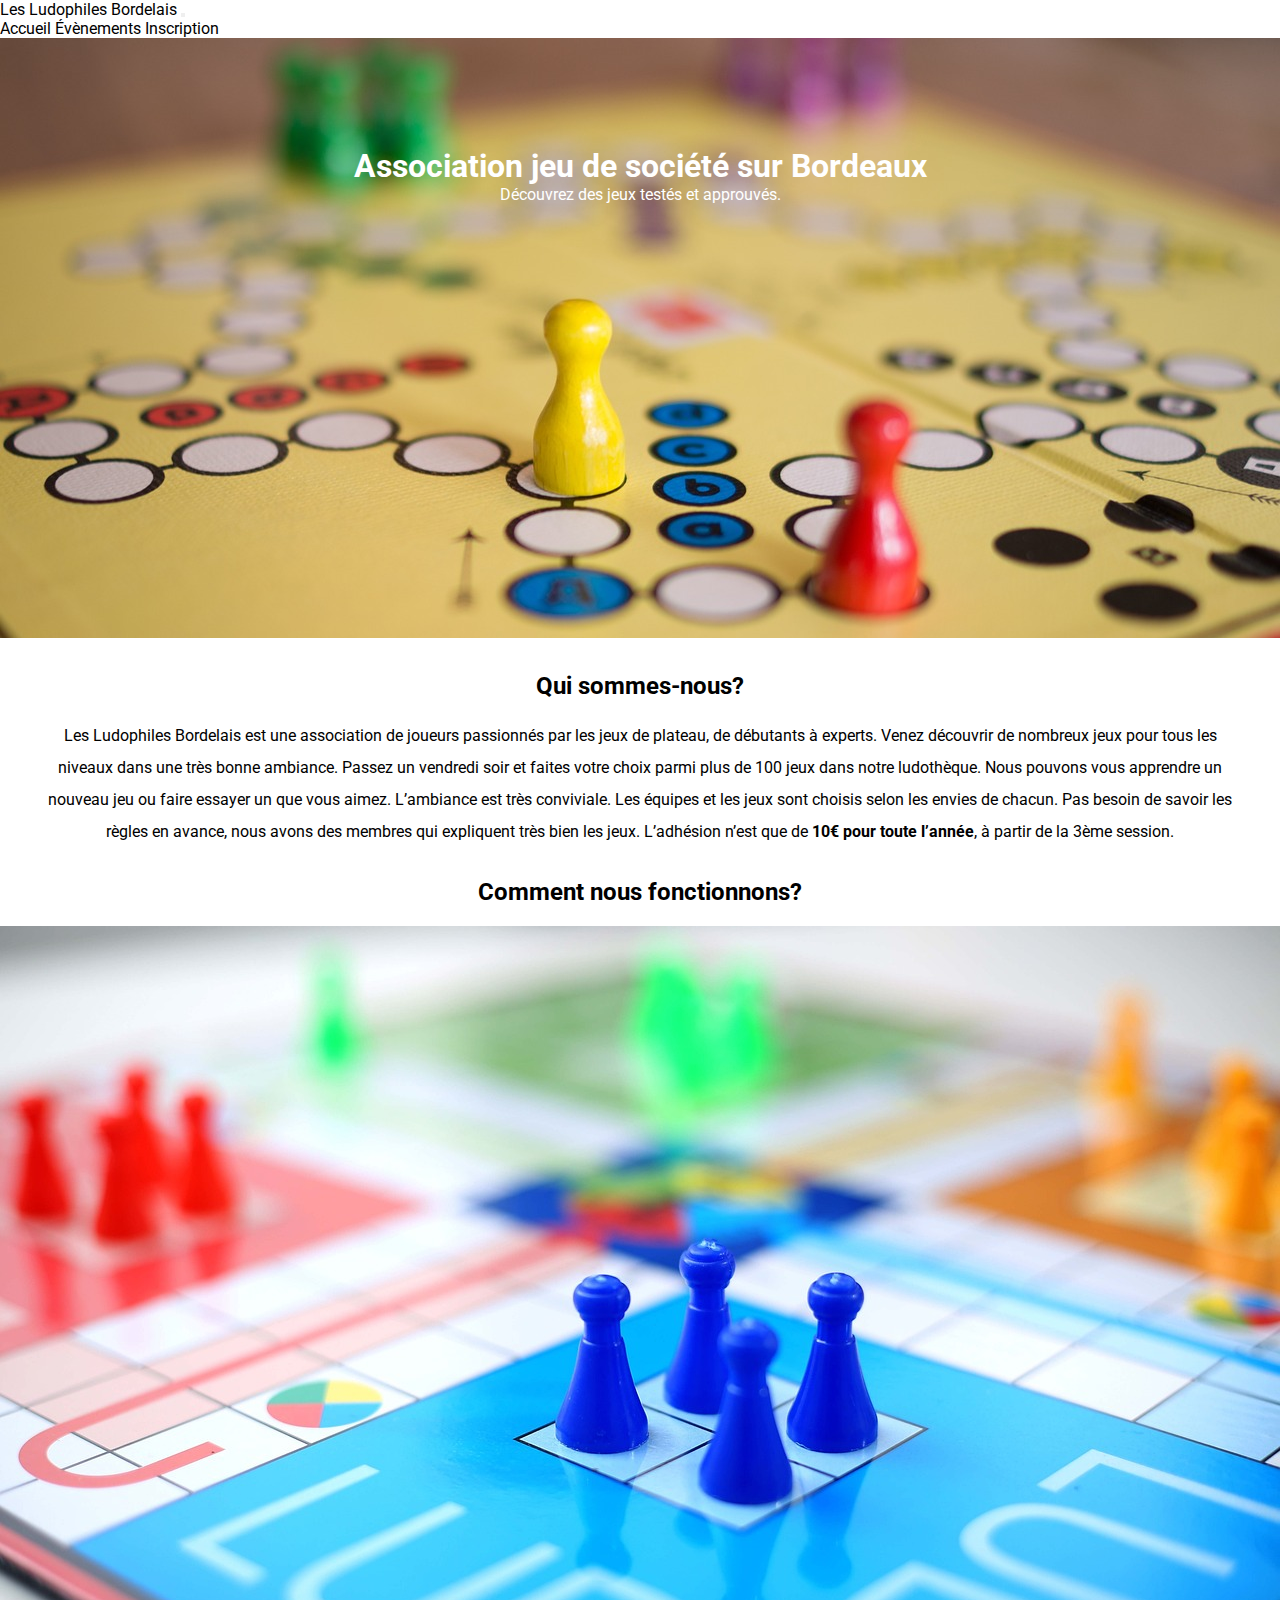
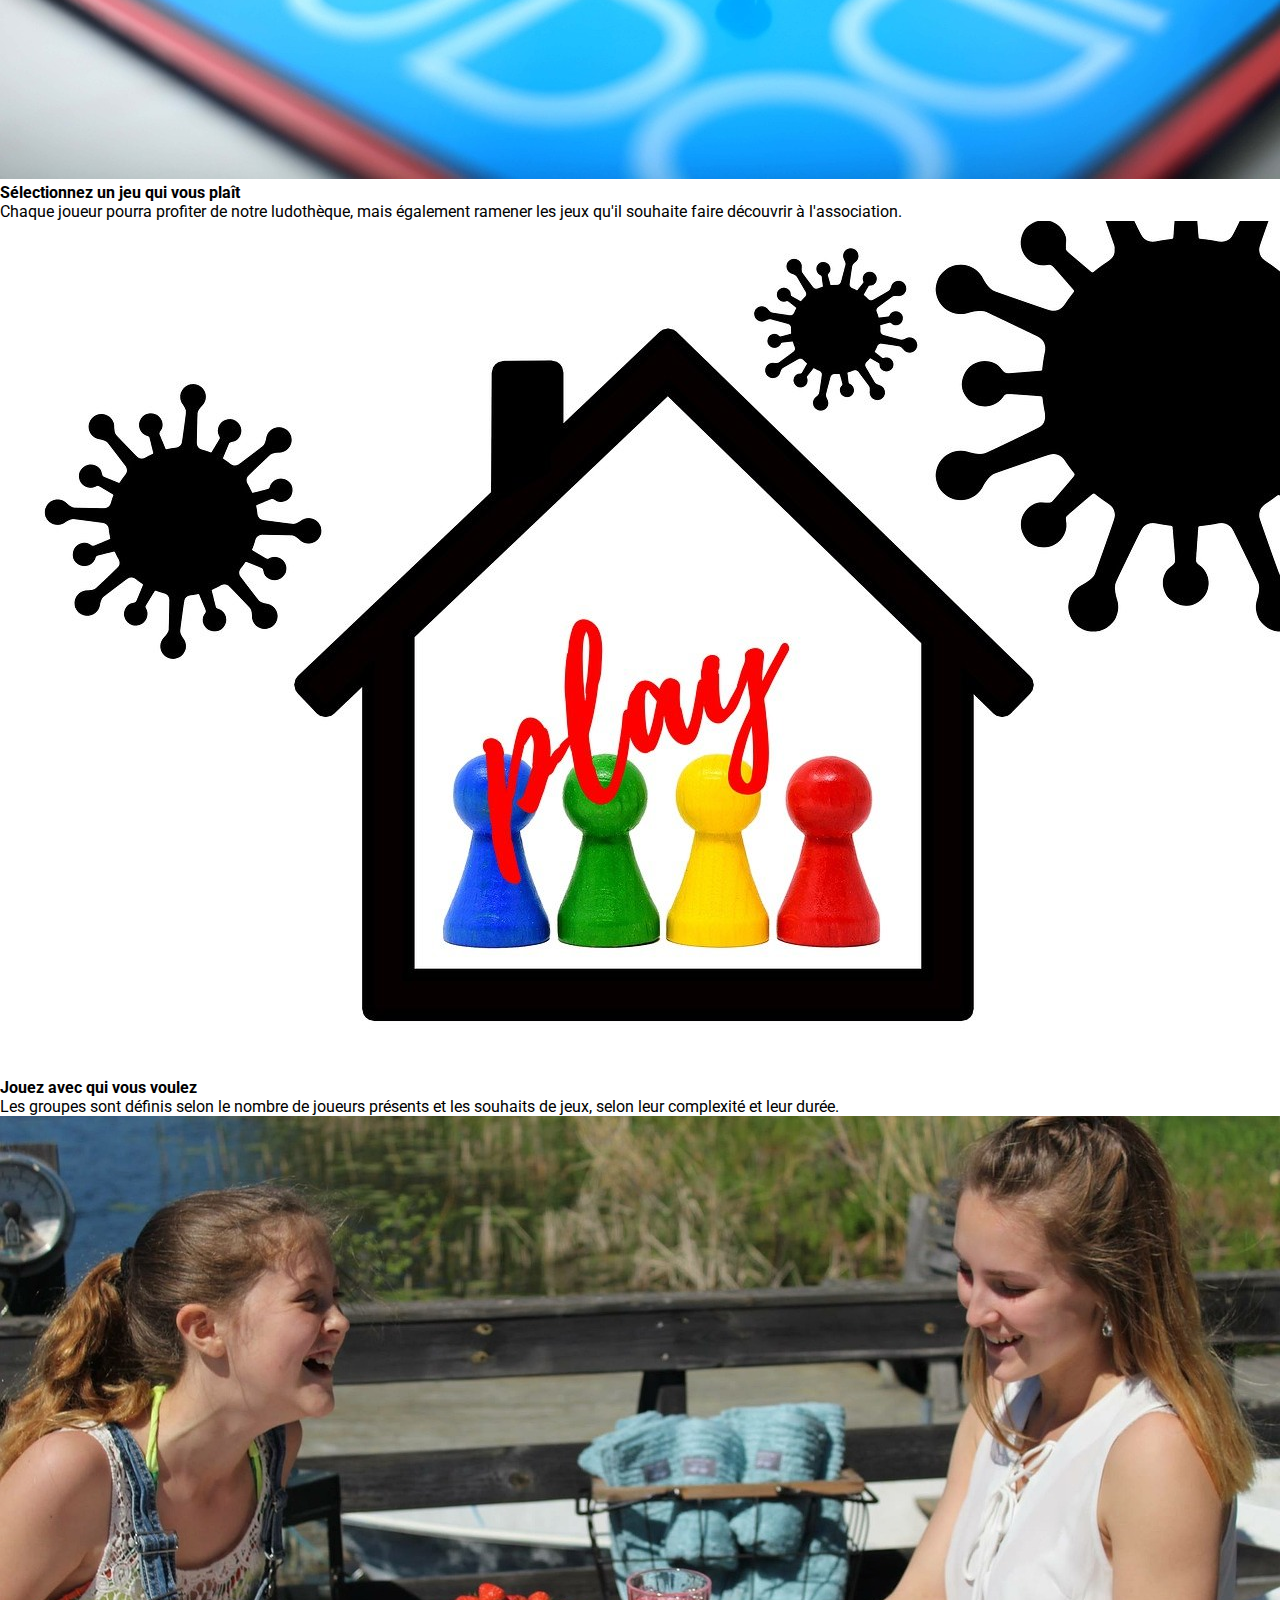
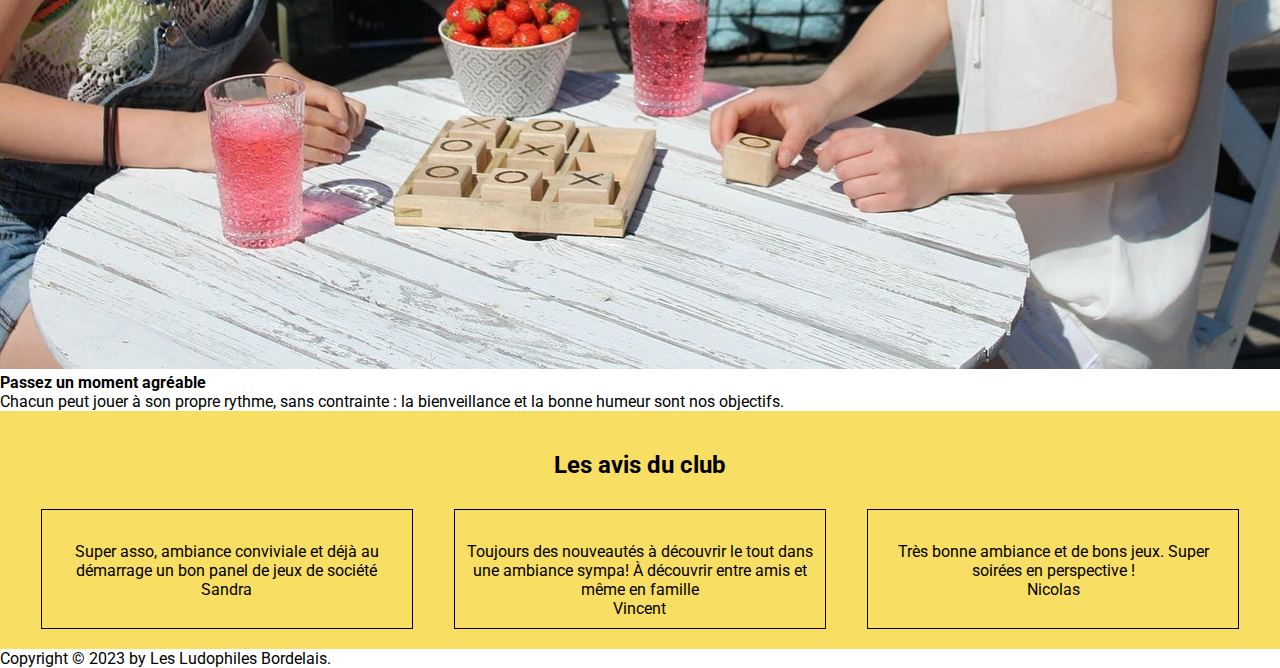
==== index.html @ 51d37b25 "Footer" ====
<!DOCTYPE html>
<html lang="en">
<head>
  <meta charset="UTF-8">
  <meta http-equiv="X-UA-Compatible" content="IE=edge">
  <meta name="viewport" content="width=device-width, initial-scale=1.0">
  <!-- Bootstrap CDN CSS file -->
  <link href="https://cdn.jsdelivr.net/npm/bootstrap@5.3.0/dist/css/bootstrap.min.css" rel="stylesheet" integrity="sha384-9ndCyUaIbzAi2FUVXJi0CjmCapSmO7SnpJef0486qhLnuZ2cdeRhO02iuK6FUUVM" crossorigin="anonymous">
  <!--FONT AWESOME-->
  <link rel="stylesheet" href="https://cdnjs.cloudflare.com/ajax/libs/font-awesome/6.4.0/css/all.min.css" integrity="sha512-iecdLmaskl7CVkqkXNQ/ZH/XLlvWZOJyj7Yy7tcenmpD1ypASozpmT/E0iPtmFIB46ZmdtAc9eNBvH0H/ZpiBw==" crossorigin="anonymous" referrerpolicy="no-referrer" />
  <link rel="preconnect" href="https://fonts.googleapis.com">
  <link rel="preconnect" href="https://fonts.gstatic.com" crossorigin>
  <link href="https://fonts.googleapis.com/css2?family=Cabin:ital,wght@0,400;0,500;0,600;0,700;1,400;1,500;1,600;1,700&family=Roboto:ital,wght@0,100;0,300;0,400;0,500;0,700;0,900;1,100;1,300;1,400;1,500;1,700;1,900&display=swap" rel="stylesheet">
  
  <link rel="stylesheet" href="style.css">
  <title>Les Ludophiles Bordelais</title>
</head>
<body>
  <header>
    <!-- NAVBAR Bootstrap -->
    <nav class="navbar navbar-expand-lg bg-body-tertiary fixed-top" data-bs-theme="dark">
      <div class="container-fluid">
        <a class="navbar-brand" href="#">Les Ludophiles Bordelais</a>
        <button class="navbar-toggler" type="button" data-bs-toggle="collapse" data-bs-target="#navbarNavAltMarkup" aria-controls="navbarNavAltMarkup" aria-expanded="false" aria-label="Toggle navigation">
          <span class="navbar-toggler-icon"></span>
        </button>
        <div class="collapse navbar-collapse" id="navbarNavAltMarkup">
          <div class="navbar-nav mx-auto">
            <a class="nav-link active ms-5" aria-current="page" href="#">Accueil</a>
            <a class="nav-link ms-5" href="#">Évènements</a>
            <a class="nav-link ms-5" href="#">Inscription</a>
          </div>
        </div>
      </div>
    </nav>
  </header>
  <main>
    <!-- Première section de ma page: première ligne -->
    <div class="container-image">
      <img src="Assets/image-presentation.jpg" alt="Photo">
      <div class="container-text">
        <h1>Association jeu de société sur Bordeaux</h1>
        <p>Découvrez des jeux testés et approuvés.</p>
      </div>
    </div>
    <!-- Deuxième section de ma page:présentation -->
    <section>
      <div class="presentation">
        <h2>Qui sommes-nous?</h2>
        <p>Les Ludophiles Bordelais est une association de joueurs passionnés par les jeux de plateau, de débutants à experts. Venez découvrir de nombreux jeux pour tous les niveaux dans une très bonne ambiance.
            Passez un vendredi soir et faites votre choix parmi plus de 100 jeux dans notre ludothèque. Nous pouvons vous apprendre un nouveau jeu ou faire essayer un que vous aimez.
            L’ambiance est très conviviale. Les équipes et les jeux sont choisis selon les envies de chacun. Pas besoin de savoir les règles en avance, nous avons des membres qui expliquent très bien les jeux. L’adhésion n’est que de <strong>10€ pour toute l’année</strong>, à partir de la 3ème session.
        </p>
      </div>
    </section>
    <!-- Troisième section de ma page -->
    <section>
      <h2>Comment nous fonctionnons?</h2>
      <div class="card-group">
        <div class="card p-2">
          <img src="Assets/image1.jpg" class="card-img-top" alt="image1">
          <div class="card-body text-center">
            <h4 class="card-title">Sélectionnez un jeu qui vous plaît</h4>
            <p class="card-text">Chaque joueur pourra profiter de notre ludothèque, mais également ramener les jeux qu'il souhaite faire découvrir à l'association.</p>
          </div>
        </div>
        <div class="card p-2">
          <img src="Assets/image2.jpg" class="card-img-top" alt="image2">
          <div class="card-body text-center">
            <h4 class="card-title">Jouez avec qui vous voulez</h4>
            <p class="card-text">Les groupes sont définis selon le nombre de joueurs présents et les souhaits de jeux, selon leur complexité et leur durée.</p>
          </div>
        </div>
        <div class="card p-2">
          <img src="Assets/image3.jpg" class="card-img-top" alt="image3">
          <div class="card-body text-center">
            <h4 class="card-title">Passez un moment agréable</h4>
            <p class="card-text">Chacun peut jouer à son propre rythme, sans contrainte : la bienveillance et la bonne humeur sont nos objectifs.</p>
          </div>
        </div>
      </div>
    </section>
    <!-- Quatrième section de ma page : Avis public-->
    <article class="cover-avis">
      <h2>Les avis du club</h2>
      <div class="cover-section">
        <div class="rating">
          <div class="stars">
            <i class="fa fa-star white"></i>
            <i class="fa fa-star white"></i>
            <i class="fa fa-star white"></i>
            <i class="fa fa-star white"></i>
            <i class="fa fa-star white"></i>
          </div>
          <p>Super asso, ambiance conviviale et déjà au démarrage un bon panel de jeux de société</p>
          <p>Sandra</p>
        </div>
        <div class="rating">
          <div class="stars">
            <i class="fa fa-star white"></i>
            <i class="fa fa-star white"></i>
            <i class="fa fa-star white"></i>
            <i class="fa fa-star white"></i>
            <i class="fa fa-star white"></i>
          </div>
          <p> Toujours des nouveautés à découvrir le tout dans une ambiance sympa! À découvrir entre amis et même en famille
          </p> 
          <p>Vincent</p>
        </div>
        <div class="rating">
          <div class="stars">
            <i class="fa fa-star white"></i>
            <i class="fa fa-star white"></i>
            <i class="fa fa-star white"></i>
            <i class="fa fa-star white"></i>
            <i class="fa fa-star white"></i>
          </div>
        <p>
          Très bonne ambiance et de bons jeux. Super soirées en perspective !
        </p> 
        <p>Nicolas</p>
      </div>
    </div>
    </article>
  </main>
  <footer>
    <p>Copyright © 2023 by Les Ludophiles Bordelais.</p>
  </footer>
  
  
  <!-- Bootstrap CDN JS file -->
  <script src="https://cdn.jsdelivr.net/npm/bootstrap@5.3.0/dist/js/bootstrap.bundle.min.js" integrity="sha384-geWF76RCwLtnZ8qwWowPQNguL3RmwHVBC9FhGdlKrxdiJJigb/j/68SIy3Te4Bkz" crossorigin="anonymous"></script>
</body>
</html>
---- style.css ----
/* Reset:*/
a{
  text-decoration: none;
  color: inherit;
}

ul, ol{
  list-style: none;
}

* {
  margin: 0;
  padding: 0;
  box-sizing: border-box;
}
html{
  scroll-behavior: smooth;
}

/*Style général*/
* {
  font-family:'Roboto', sans-serif;
}
h2{
  text-align: center;
  margin-top: 30px;
  margin-bottom: 20px;
}
/* Style: première ligne */
.container-image img{
  object-fit: cover;
  object-position: center;
  width: 100%;
  max-height: 600px;
}
 
.container-image{
  position: relative;
  /*top:40px;
  border-top: 2px solid white;*/
}

.container-image .container-text{
  position: absolute;
  margin: 0 auto;
  left: 0;
  right: 0;
  top: 18%;
  text-align: center;
  color: white;
  z-index: 1;
}
.presentation p{
  text-align: center;
  margin-left: 40px;
  margin-right: 40px;
  line-height: 2;
}

/* Start Style section Avis public */
.fa-star {
	color: gray;
	cursor: pointer;
	padding: 0.0625rem;
}
.fa-star.white {
	color:white;
}
.rating {
	display: flex;
	flex-direction: column;
	align-items: center;
  border: 1px solid black;
  width: 30%;
  padding: 10px;
}
.stars {
  display:inline-flex;
  justify-content: center;
  font-size: 2em;
  padding: 10px;
}
.cover-section{
  display: flex;
  justify-content: space-around;
  padding: 10px;
}
.cover-section p{
  text-align: center;
}
.stars:hover .fa-star {
  color:white;
}
.stars .fa-star:hover ~ .fa-star {
  color: gray;
}
.cover-avis{
  background-color: #f9de64;
  padding: 10px;
  max-height: auto;
}
/* End section avis public */
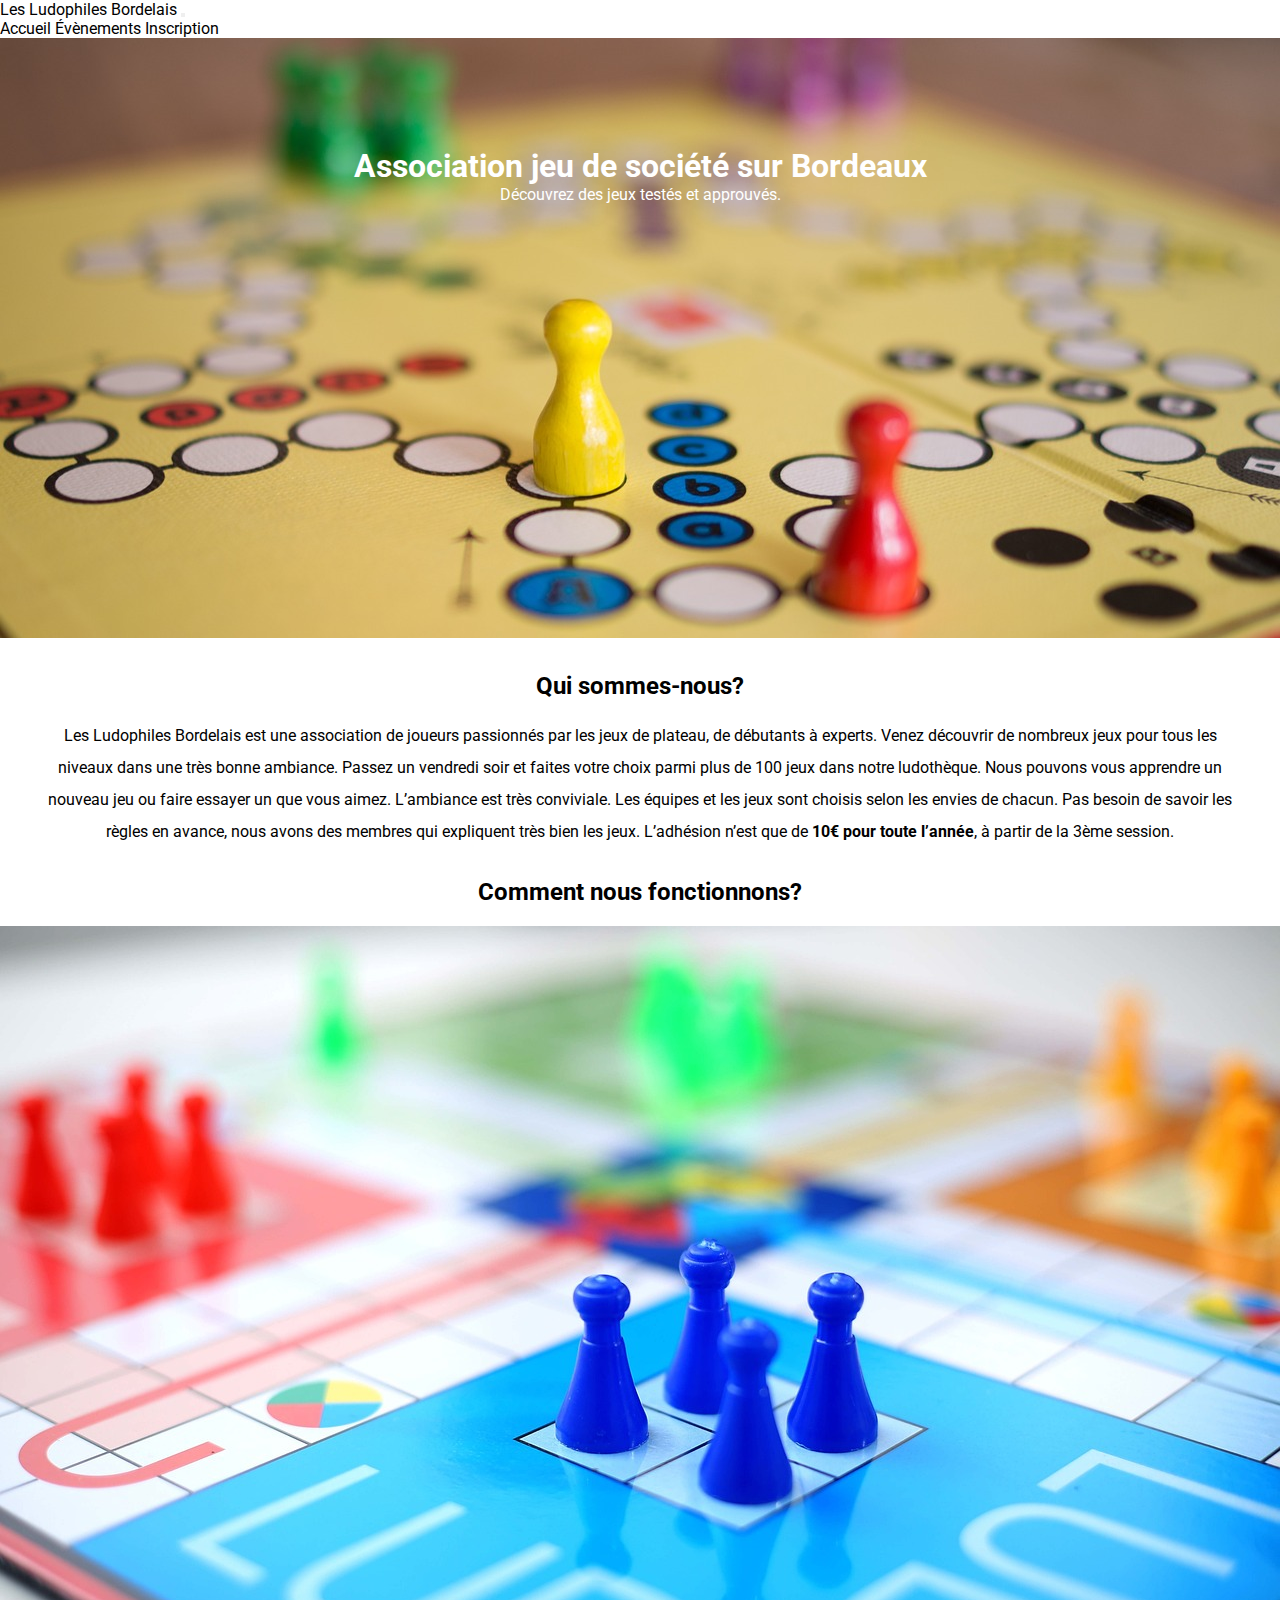
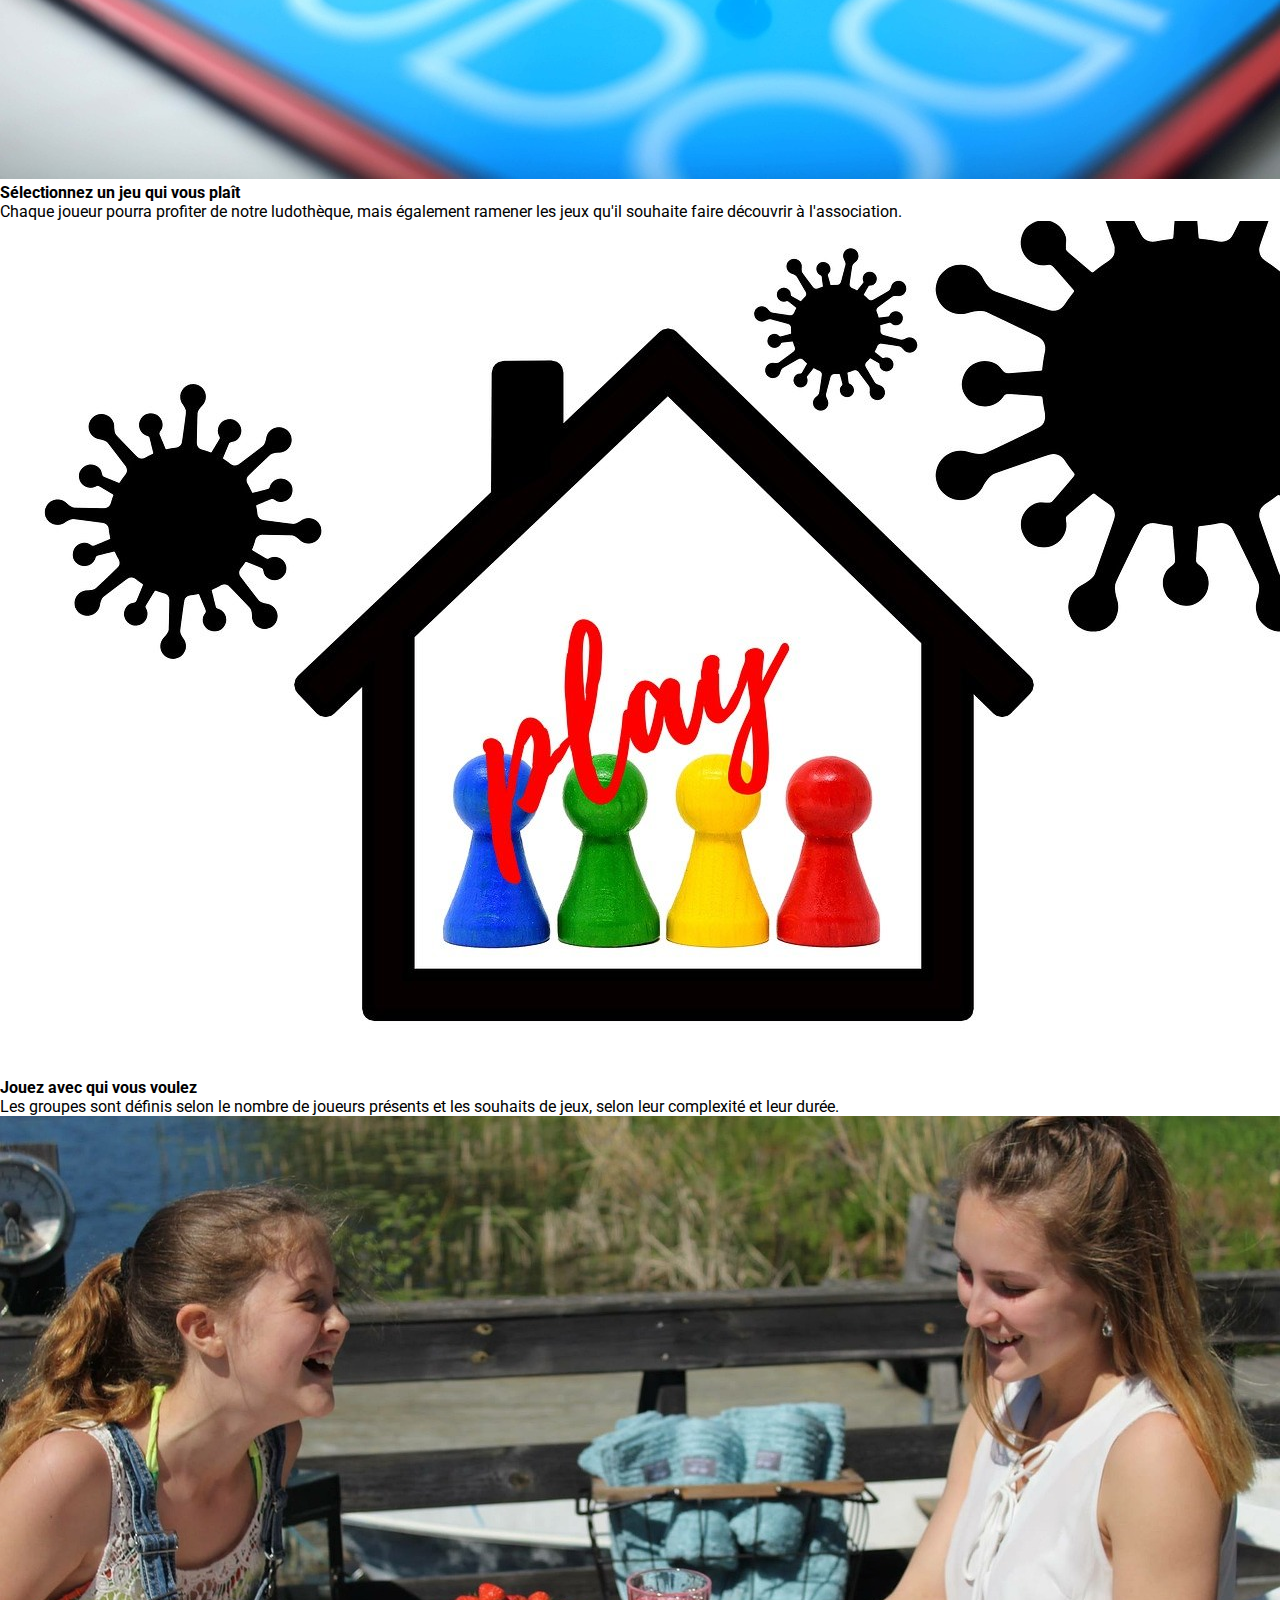
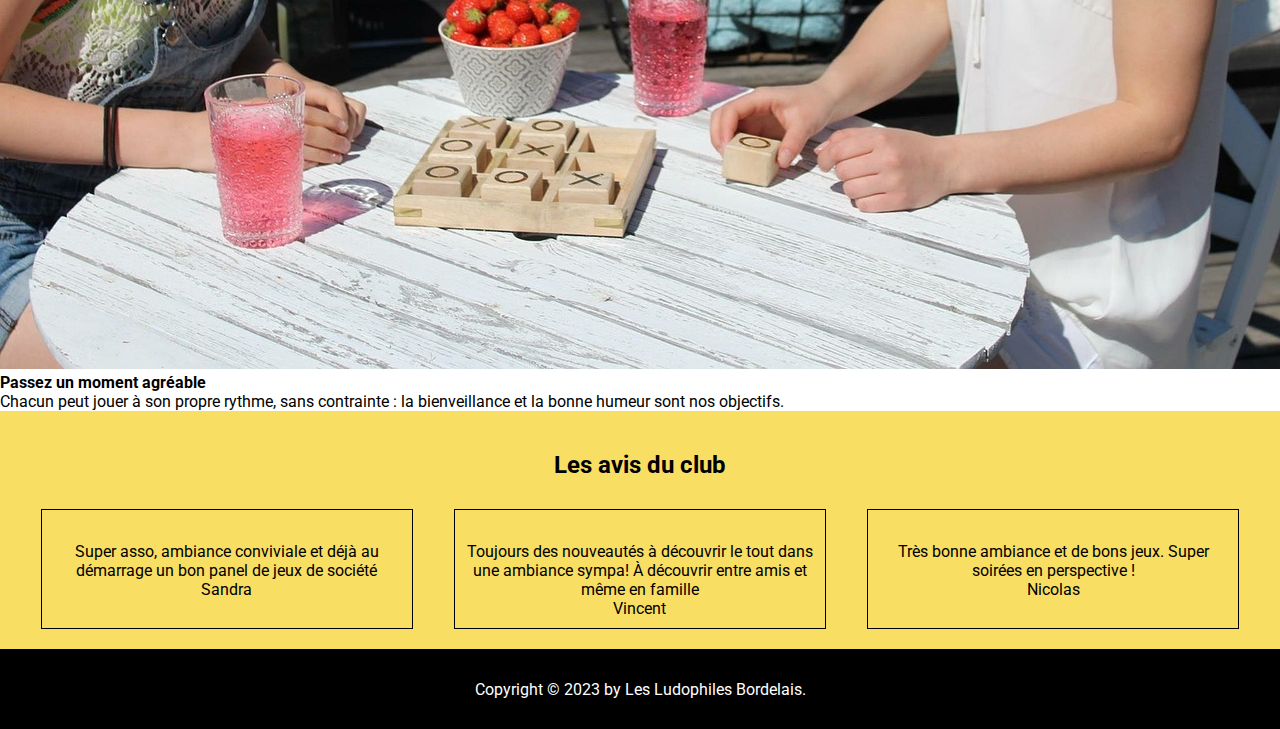
==== commit 7365b5bb: "creation deuxieme page evenement.html" ====
--- a/index.html
+++ b/index.html
@@ -8,6 +8,7 @@
   <link href="https://cdn.jsdelivr.net/npm/bootstrap@5.3.0/dist/css/bootstrap.min.css" rel="stylesheet" integrity="sha384-9ndCyUaIbzAi2FUVXJi0CjmCapSmO7SnpJef0486qhLnuZ2cdeRhO02iuK6FUUVM" crossorigin="anonymous">
   <!--FONT AWESOME-->
   <link rel="stylesheet" href="https://cdnjs.cloudflare.com/ajax/libs/font-awesome/6.4.0/css/all.min.css" integrity="sha512-iecdLmaskl7CVkqkXNQ/ZH/XLlvWZOJyj7Yy7tcenmpD1ypASozpmT/E0iPtmFIB46ZmdtAc9eNBvH0H/ZpiBw==" crossorigin="anonymous" referrerpolicy="no-referrer" />
+  <!-- GOOGLEFONTS -->
   <link rel="preconnect" href="https://fonts.googleapis.com">
   <link rel="preconnect" href="https://fonts.gstatic.com" crossorigin>
   <link href="https://fonts.googleapis.com/css2?family=Cabin:ital,wght@0,400;0,500;0,600;0,700;1,400;1,500;1,600;1,700&family=Roboto:ital,wght@0,100;0,300;0,400;0,500;0,700;0,900;1,100;1,300;1,400;1,500;1,700;1,900&display=swap" rel="stylesheet">
@@ -26,7 +27,7 @@
         </button>
         <div class="collapse navbar-collapse" id="navbarNavAltMarkup">
           <div class="navbar-nav mx-auto">
-            <a class="nav-link active ms-5" aria-current="page" href="#">Accueil</a>
+            <a class="nav-link active ms-5" aria-current="page" href="#accueil">Accueil</a>
             <a class="nav-link ms-5" href="#">Évènements</a>
             <a class="nav-link ms-5" href="#">Inscription</a>
           </div>
@@ -36,7 +37,7 @@
   </header>
   <main>
     <!-- Première section de ma page: première ligne -->
-    <div class="container-image">
+    <div class="container-image" id="accueil">
       <img src="Assets/image-presentation.jpg" alt="Photo">
       <div class="container-text">
         <h1>Association jeu de société sur Bordeaux</h1>
@@ -123,6 +124,7 @@
     </div>
     </article>
   </main>
+  
   <footer>
     <p>Copyright © 2023 by Les Ludophiles Bordelais.</p>
   </footer>
--- a/style.css
+++ b/style.css
@@ -101,4 +101,14 @@
 }
 /* End section avis public */
 
+/* Footer */
+footer{
+  background-color: black;
+  color: white;
+  height: 80px;
+  display: flex;
+  align-items: center;
+  justify-content: center;
+}
 
+
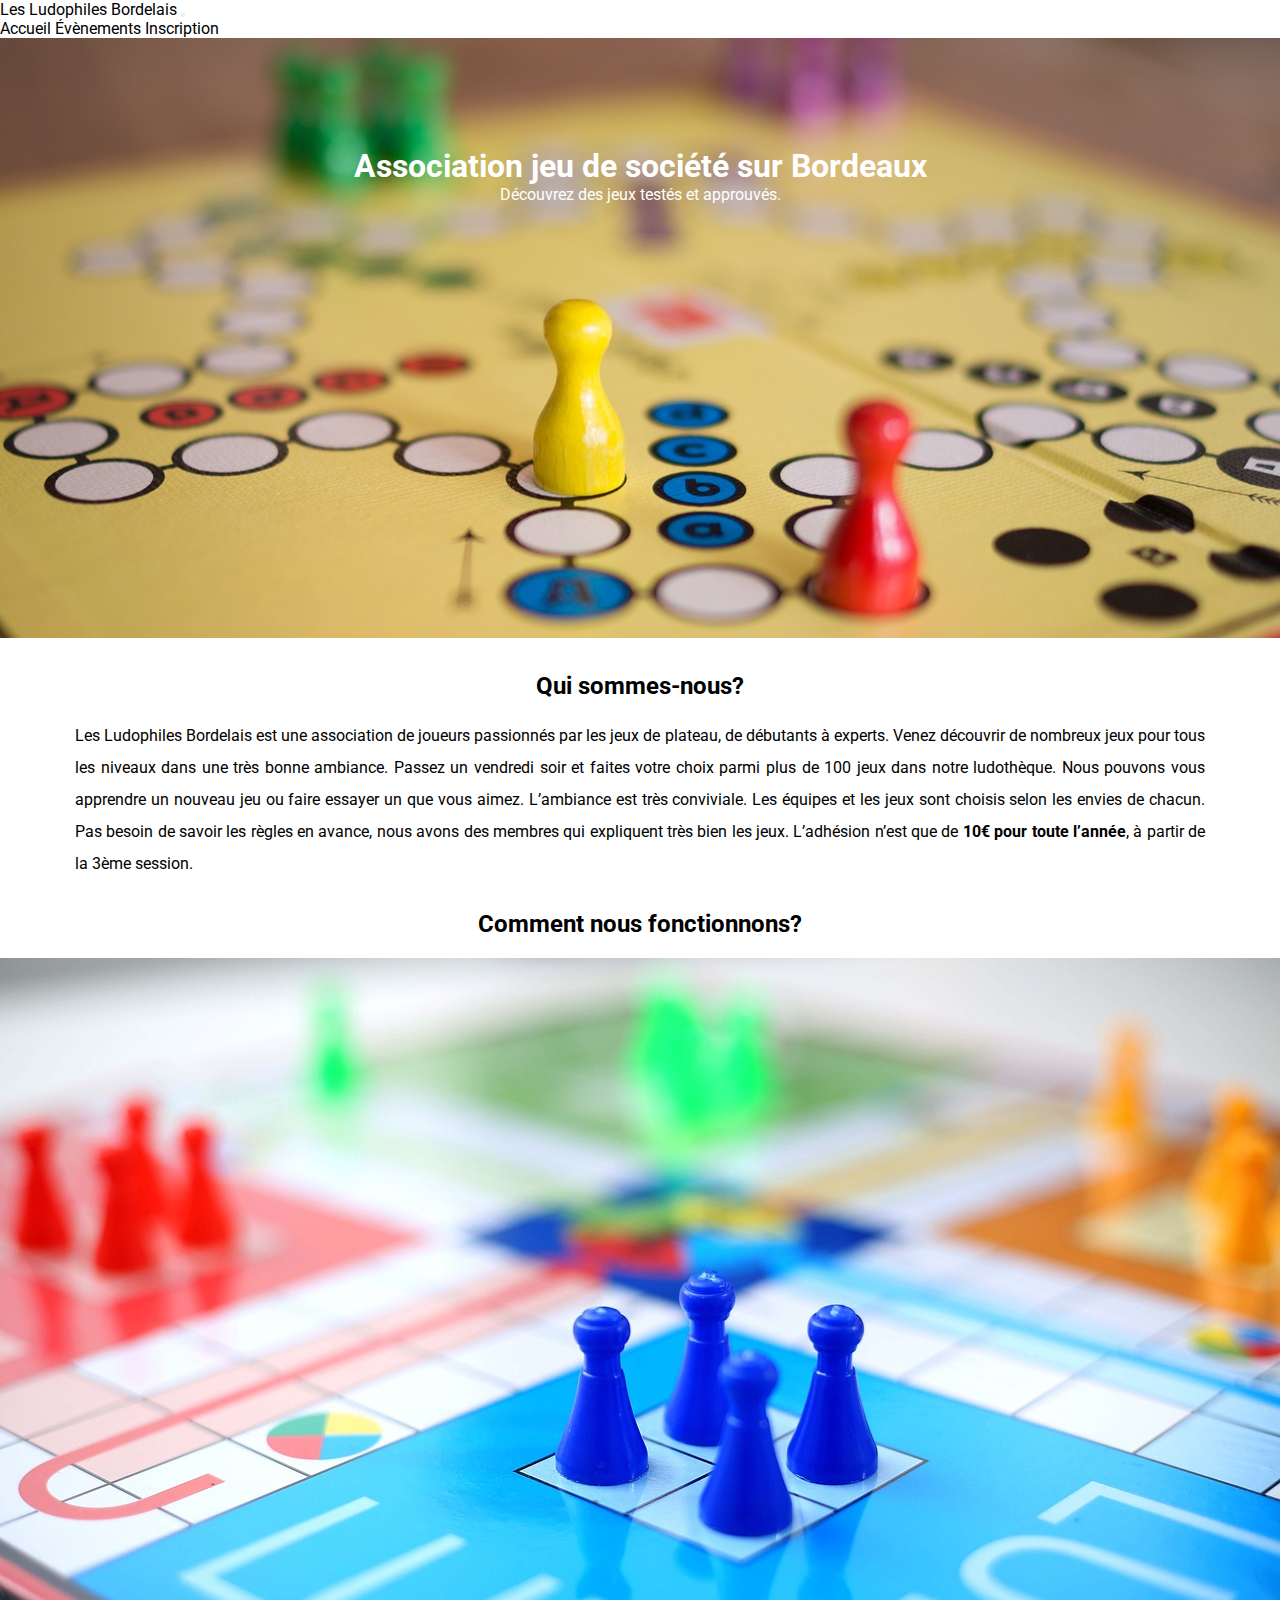
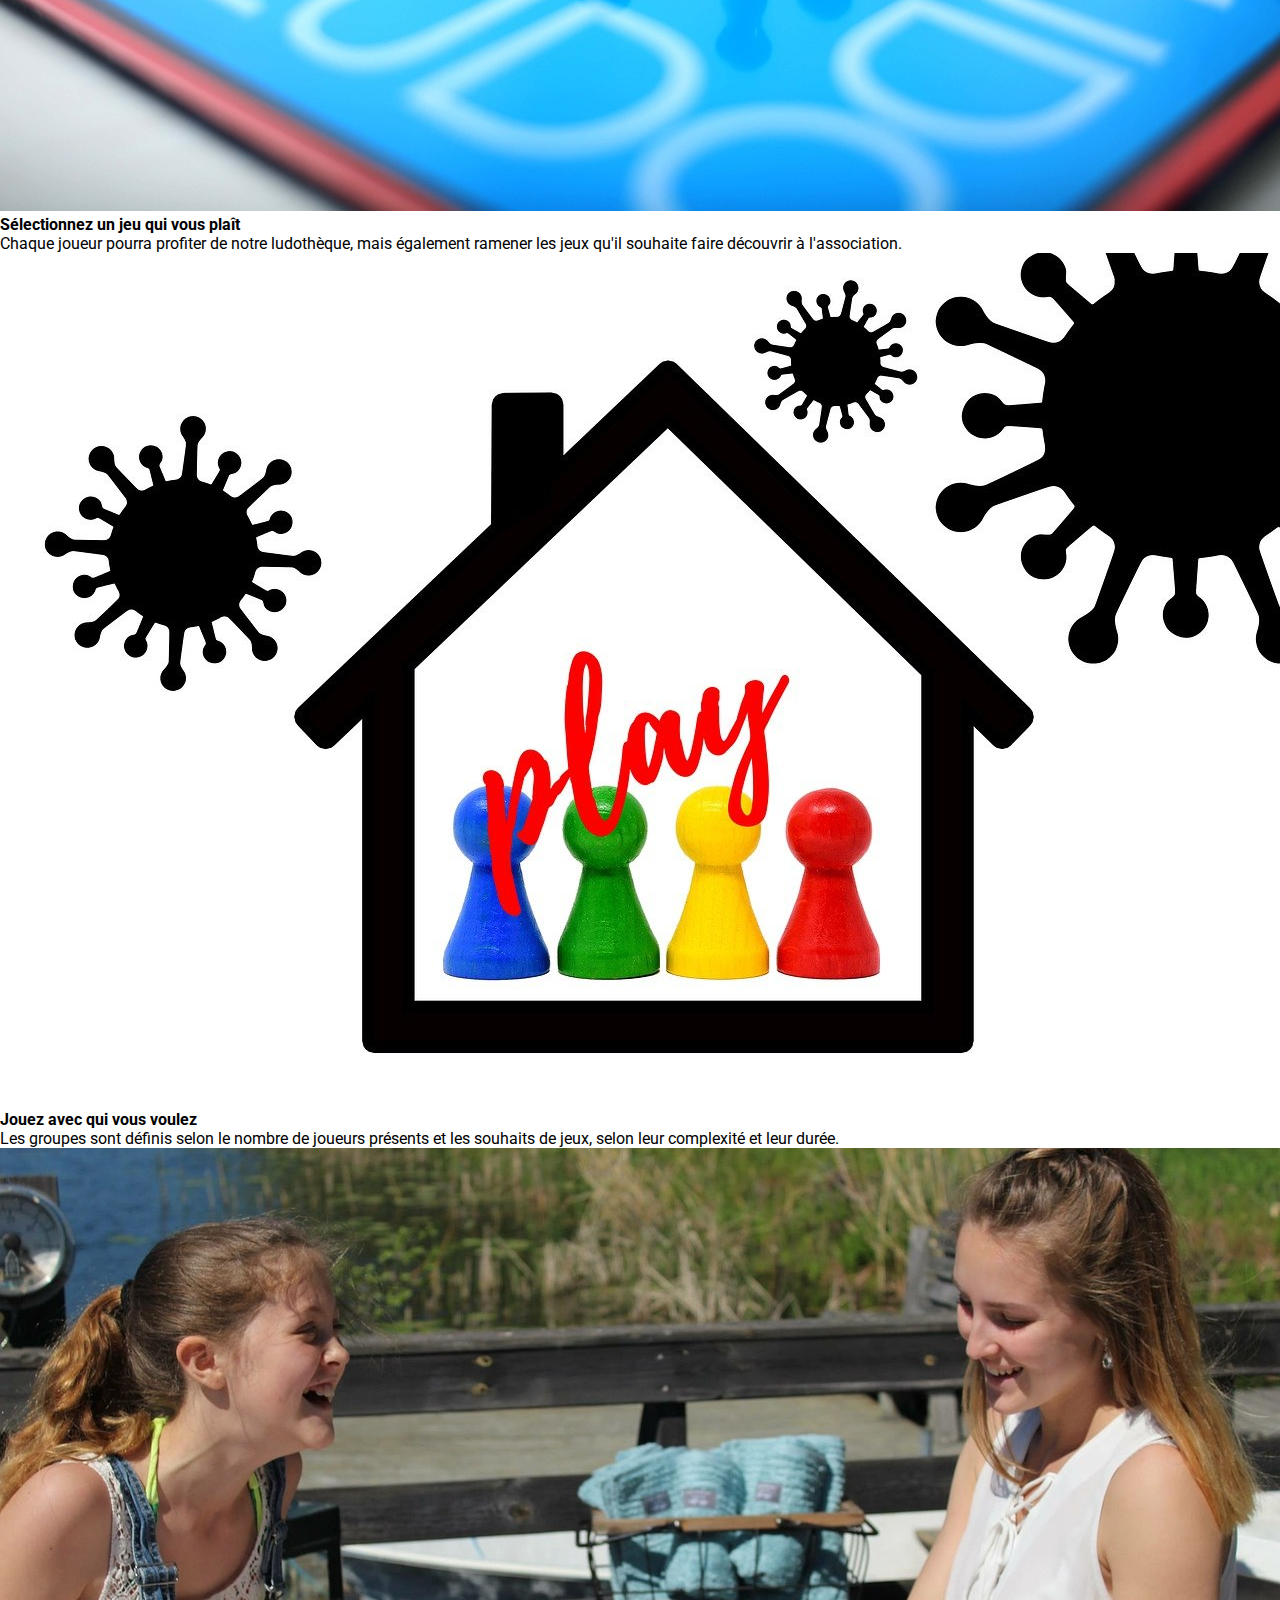
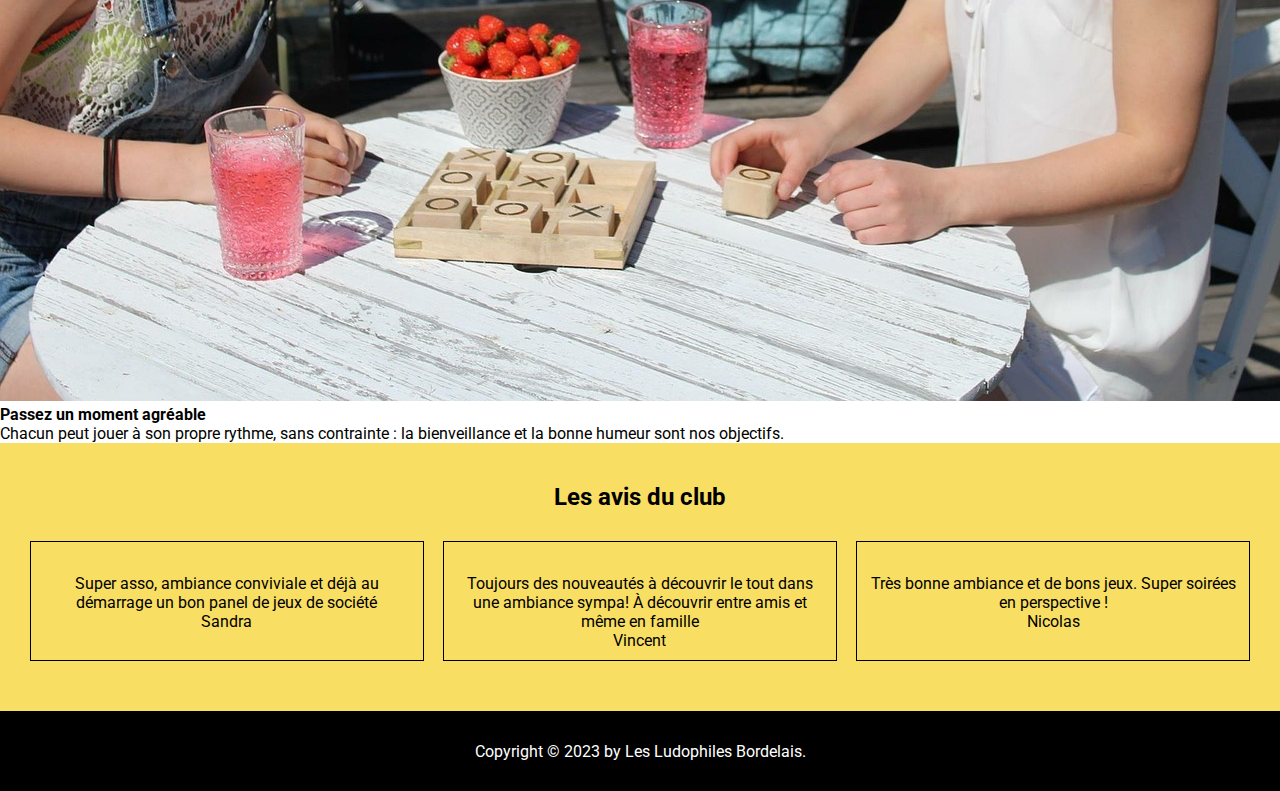
==== commit 5ecb2873: "ajout photos index.html" ====
--- a/index.html
+++ b/index.html
@@ -28,7 +28,7 @@
         <div class="collapse navbar-collapse" id="navbarNavAltMarkup">
           <div class="navbar-nav mx-auto">
             <a class="nav-link active ms-5" aria-current="page" href="#accueil">Accueil</a>
-            <a class="nav-link ms-5" href="#">Évènements</a>
+            <a class="nav-link ms-5" href="evenement.html" target="_blank">Évènements</a>
             <a class="nav-link ms-5" href="#">Inscription</a>
           </div>
         </div>
--- a/style.css
+++ b/style.css
@@ -11,10 +11,15 @@
 * {
   margin: 0;
   padding: 0;
-  box-sizing: border-box;
+  /* box-sizing: border-box; */
 }
 html{
   scroll-behavior: smooth;
+  height: 100%;
+}
+body{
+  min-height: 100%;
+  /*position: relative;*/
 }
 
 /*Style général*/
@@ -50,10 +55,17 @@
   color: white;
   z-index: 1;
 }
+/* Style deuxieme section */
+.presentation{
+  display: flex;
+  justify-content: center;
+  flex-direction: column;
+
+}
 .presentation p{
-  text-align: center;
-  margin-left: 40px;
-  margin-right: 40px;
+  text-align: justify;
+  margin-left: 75px;
+  margin-right: 75px;
   line-height: 2;
 }
 
@@ -73,6 +85,7 @@
   border: 1px solid black;
   width: 30%;
   padding: 10px;
+  margin-bottom: 30px;
 }
 .stars {
   display:inline-flex;
@@ -97,7 +110,7 @@
 .cover-avis{
   background-color: #f9de64;
   padding: 10px;
-  max-height: auto;
+  
 }
 /* End section avis public */
 
@@ -105,10 +118,50 @@
 footer{
   background-color: black;
   color: white;
-  height: 80px;
+  min-height: 80px;
   display: flex;
   align-items: center;
   justify-content: center;
+
+  /*position: absolute;
+  bottom: 0; left: 0; right: 0;*/
+}
+/* style deuxieme page evenement */
+.flux{
+  margin-left: 75px;
+  margin-right: 75px;
+}
+.title{
+  font-size: 50px;
+  text-align: center;
+  margin: 20px;
+}
+.calendar, .location, .echec-title{
+  line-height: 2;
+}
+.image-secondaire {
+  width: 150px;
+
+}
+.calendar, .location{
+  display: flex;
+  flex-direction:row;
+  
+}
+.adresse{
+  display: flex;
+  flex-direction: column;
+  /* width: 50%; */
+}
+.cover-echec{
+  display: flex;
+  align-items: center;
+  justify-content: space-between;
+  
+}
+.echec{
+  border: 1px solid black;
 }
 
 
+
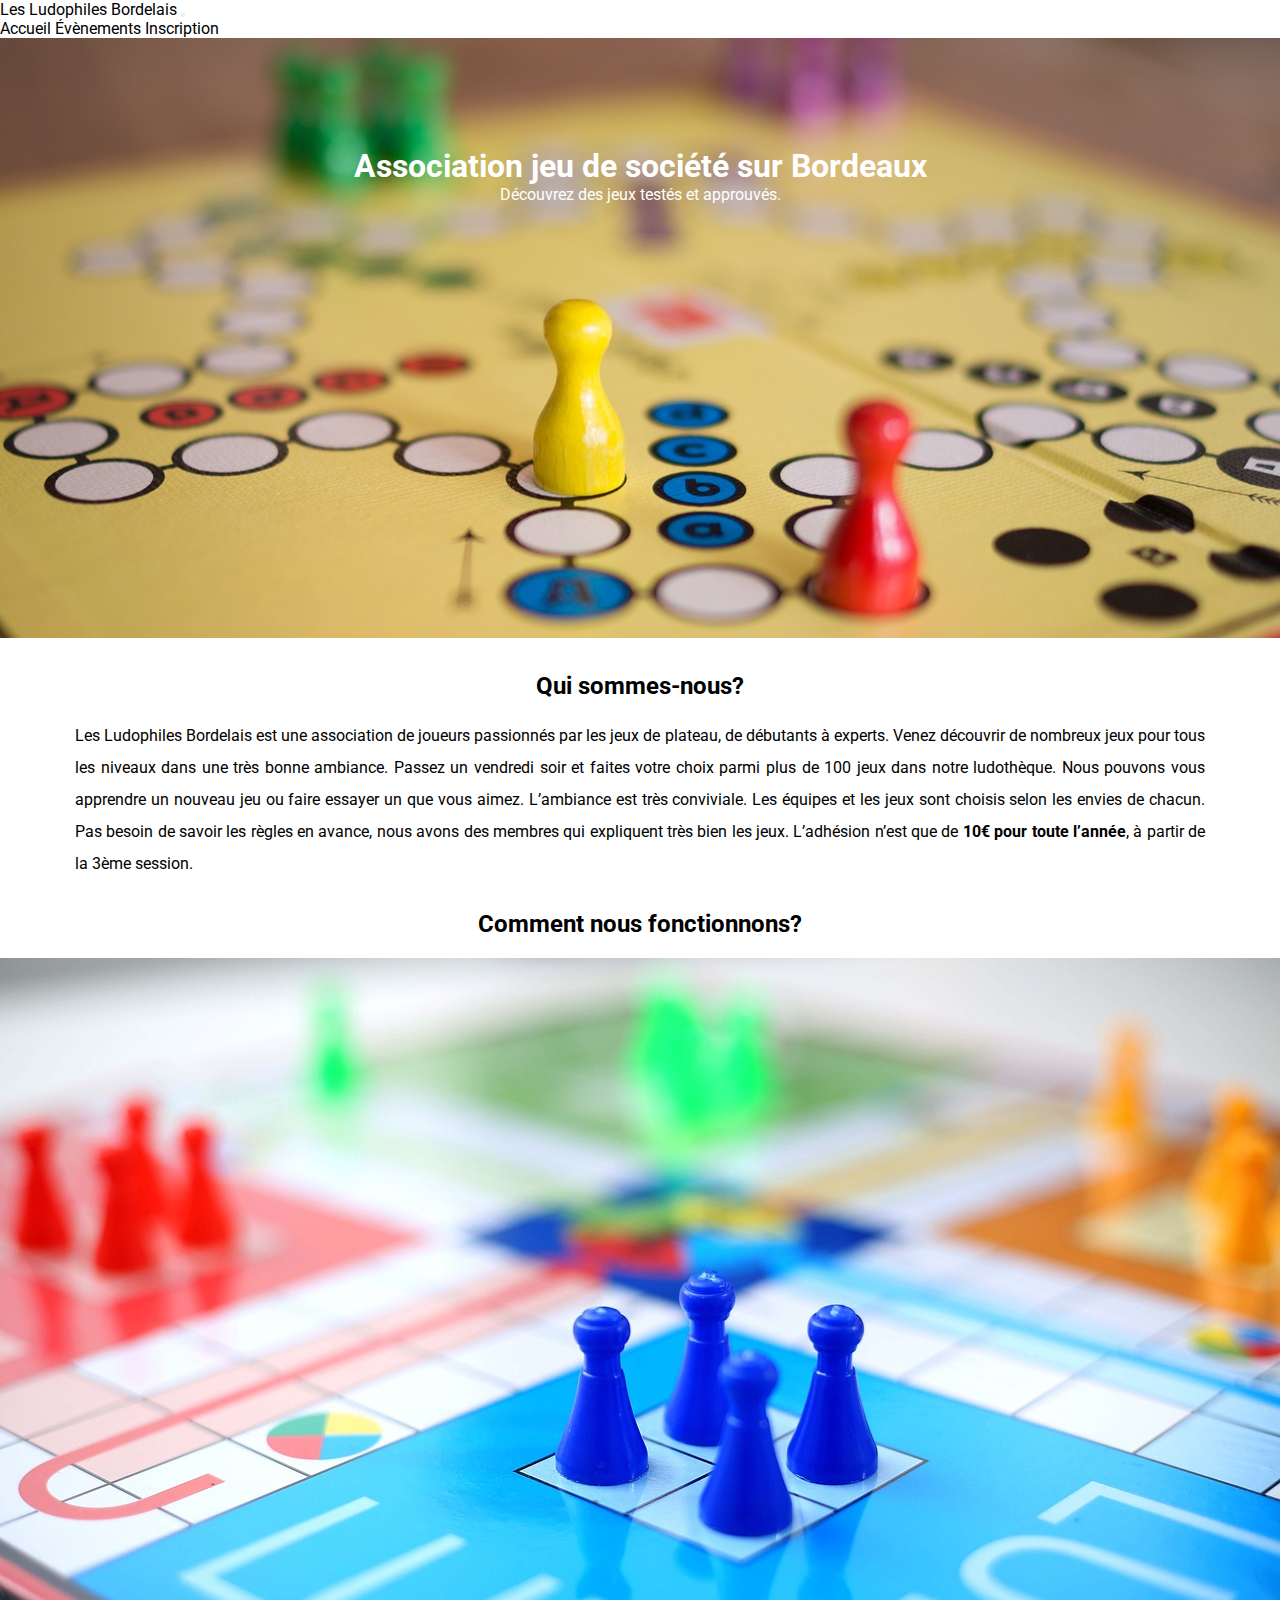
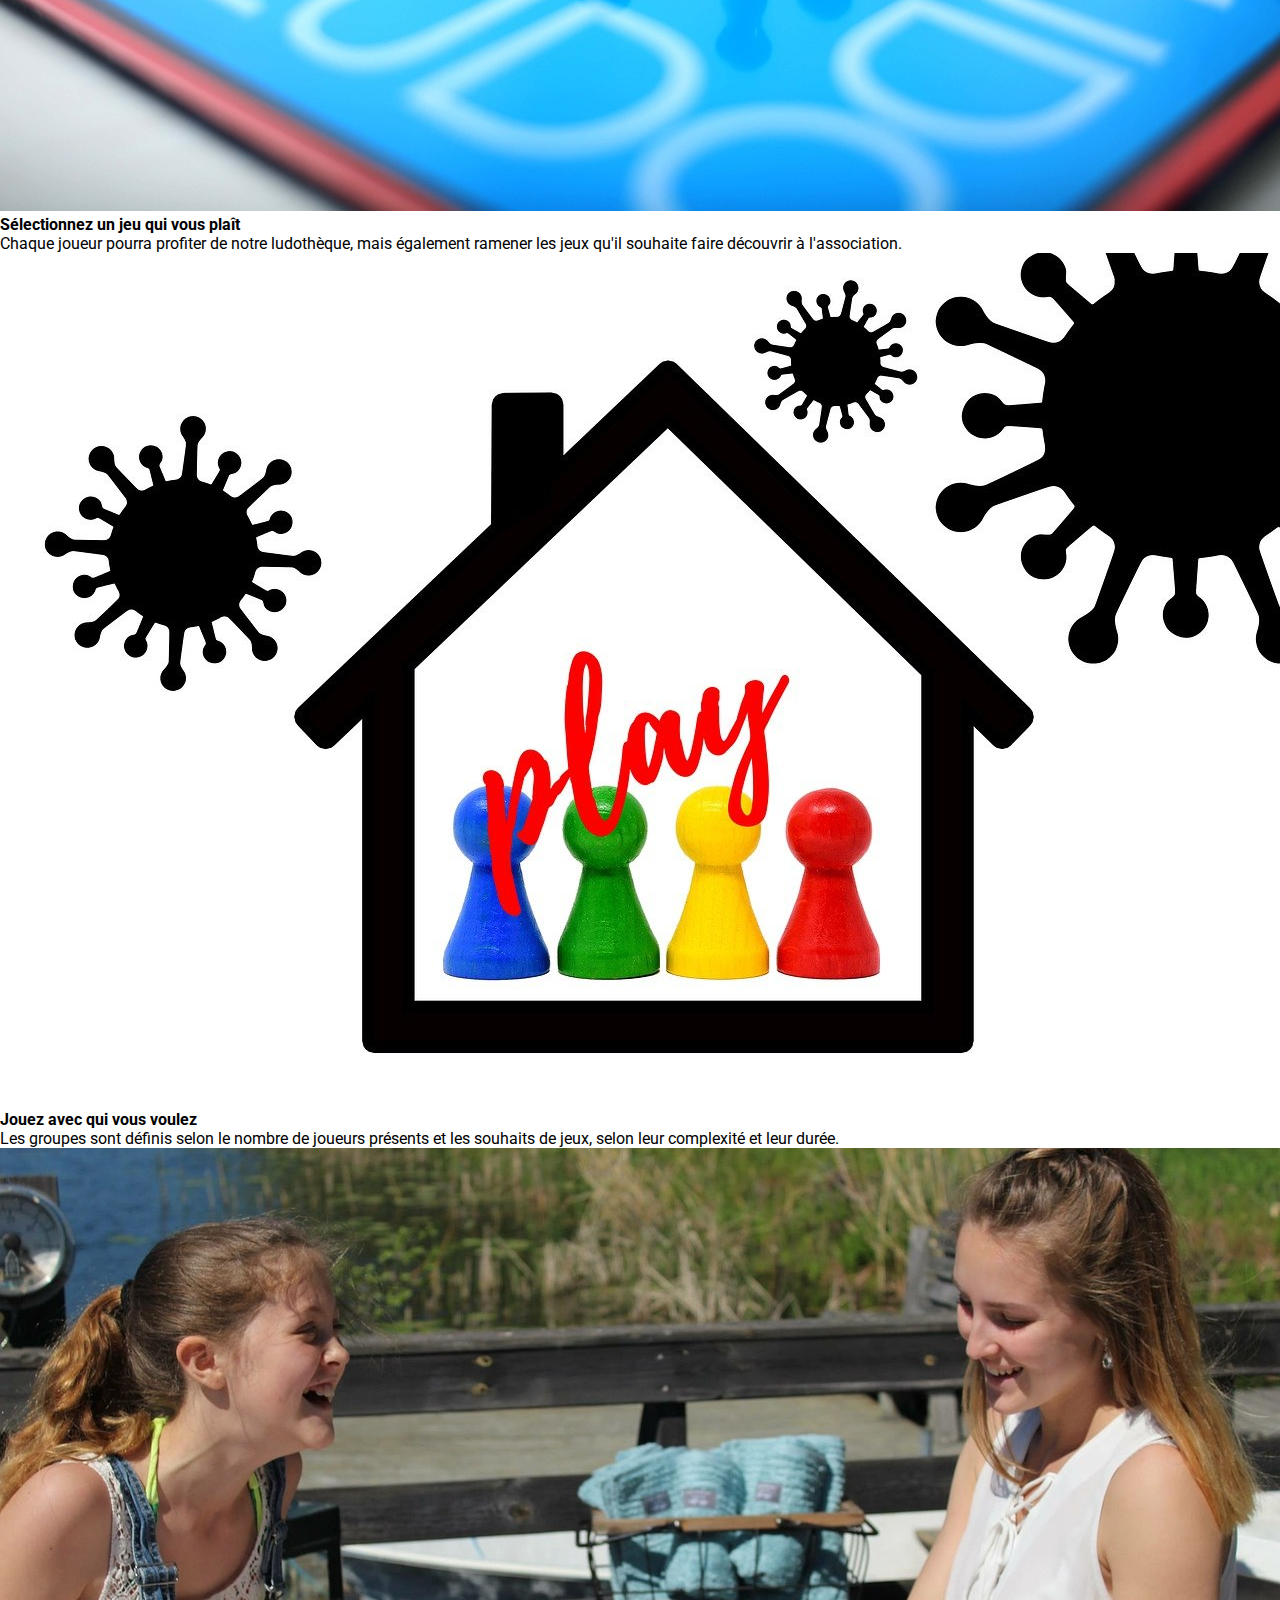
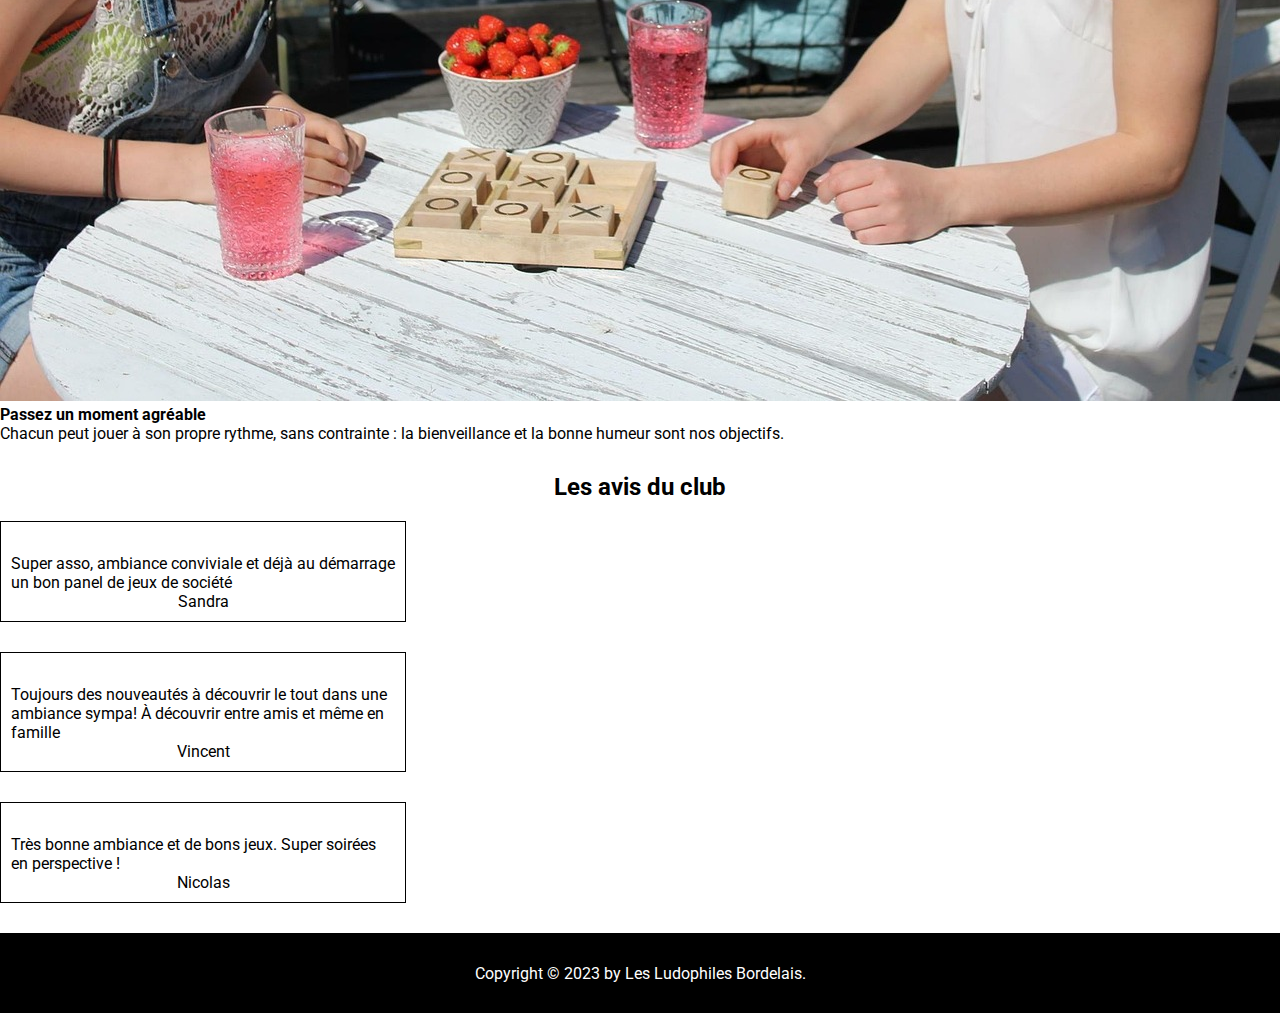
==== commit 3cf21dc5: "nettoyage index.html" ====
--- a/index.html
+++ b/index.html
@@ -18,7 +18,7 @@
 </head>
 <body>
   <header>
-    <!-- NAVBAR Bootstrap -->
+    <!-- NAVBAR -->
     <nav class="navbar navbar-expand-lg bg-body-tertiary fixed-top" data-bs-theme="dark">
       <div class="container-fluid">
         <a class="navbar-brand" href="#">Les Ludophiles Bordelais</a>
@@ -36,7 +36,7 @@
     </nav>
   </header>
   <main>
-    <!-- Première section de ma page: première ligne -->
+    <!-- Première section -->
     <div class="container-image" id="accueil">
       <img src="Assets/image-presentation.jpg" alt="Photo">
       <div class="container-text">
@@ -44,7 +44,8 @@
         <p>Découvrez des jeux testés et approuvés.</p>
       </div>
     </div>
-    <!-- Deuxième section de ma page:présentation -->
+    
+    <!-- Deuxième section:présentation -->
     <section>
       <div class="presentation">
         <h2>Qui sommes-nous?</h2>
@@ -54,7 +55,7 @@
         </p>
       </div>
     </section>
-    <!-- Troisième section de ma page -->
+    <!-- Troisième section:fonctionnement -->
     <section>
       <h2>Comment nous fonctionnons?</h2>
       <div class="card-group">
@@ -81,10 +82,11 @@
         </div>
       </div>
     </section>
-    <!-- Quatrième section de ma page : Avis public-->
-    <article class="cover-avis">
+    
+    <!-- Quatrième section: Avis du public-->
+    <article class="container-avis">
       <h2>Les avis du club</h2>
-      <div class="cover-section">
+      <div class="list-avis">
         <div class="rating">
           <div class="stars">
             <i class="fa fa-star white"></i>
@@ -116,15 +118,16 @@
             <i class="fa fa-star white"></i>
             <i class="fa fa-star white"></i>
           </div>
-        <p>
+          <p>
           Très bonne ambiance et de bons jeux. Super soirées en perspective !
-        </p> 
-        <p>Nicolas</p>
+          </p> 
+          <p>Nicolas</p>
+        </div>
       </div>
-    </div>
     </article>
   </main>
   
+  <!-- FOOTER -->
   <footer>
     <p>Copyright © 2023 by Les Ludophiles Bordelais.</p>
   </footer>
--- a/style.css
+++ b/style.css
@@ -123,45 +123,6 @@
   align-items: center;
   justify-content: center;
 
-  /*position: absolute;
+  /*position: fixed;
   bottom: 0; left: 0; right: 0;*/
 }
-/* style deuxieme page evenement */
-.flux{
-  margin-left: 75px;
-  margin-right: 75px;
-}
-.title{
-  font-size: 50px;
-  text-align: center;
-  margin: 20px;
-}
-.calendar, .location, .echec-title{
-  line-height: 2;
-}
-.image-secondaire {
-  width: 150px;
-
-}
-.calendar, .location{
-  display: flex;
-  flex-direction:row;
-  
-}
-.adresse{
-  display: flex;
-  flex-direction: column;
-  /* width: 50%; */
-}
-.cover-echec{
-  display: flex;
-  align-items: center;
-  justify-content: space-between;
-  
-}
-.echec{
-  border: 1px solid black;
-}
-
-
-
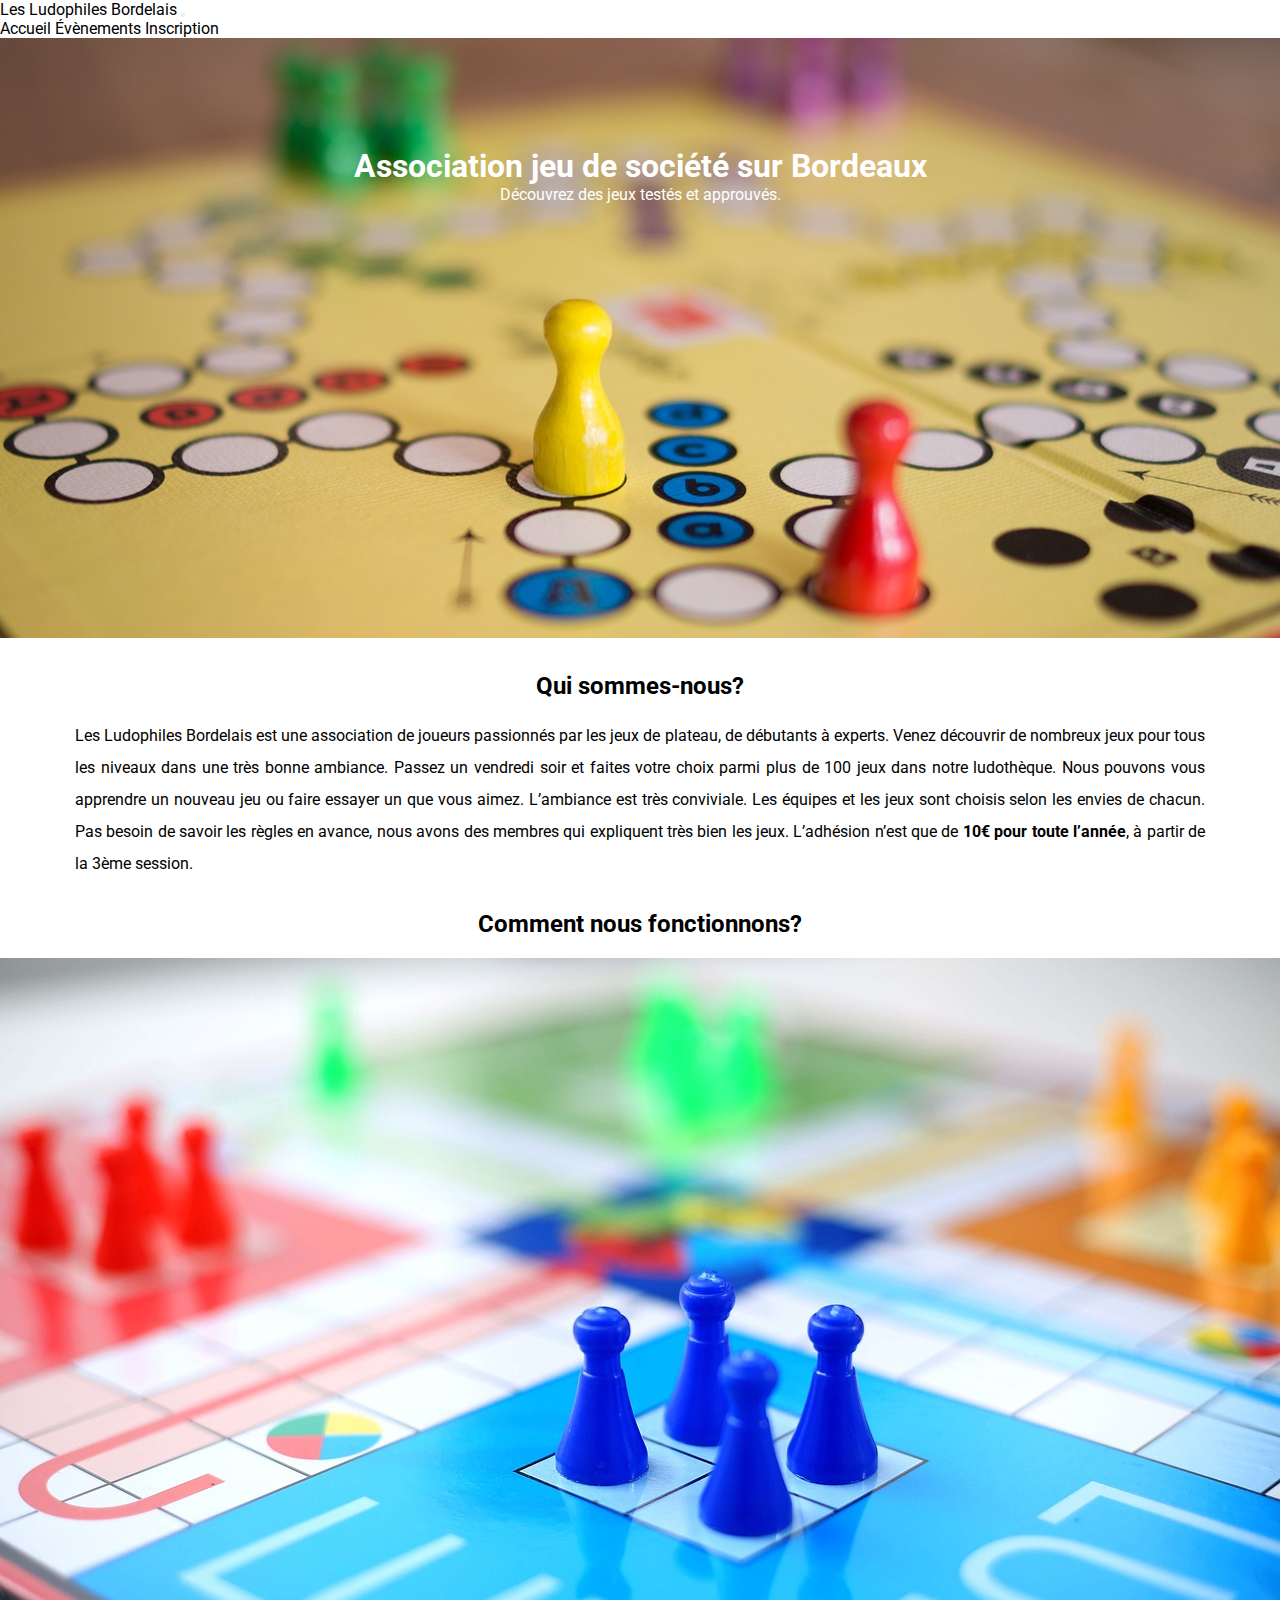
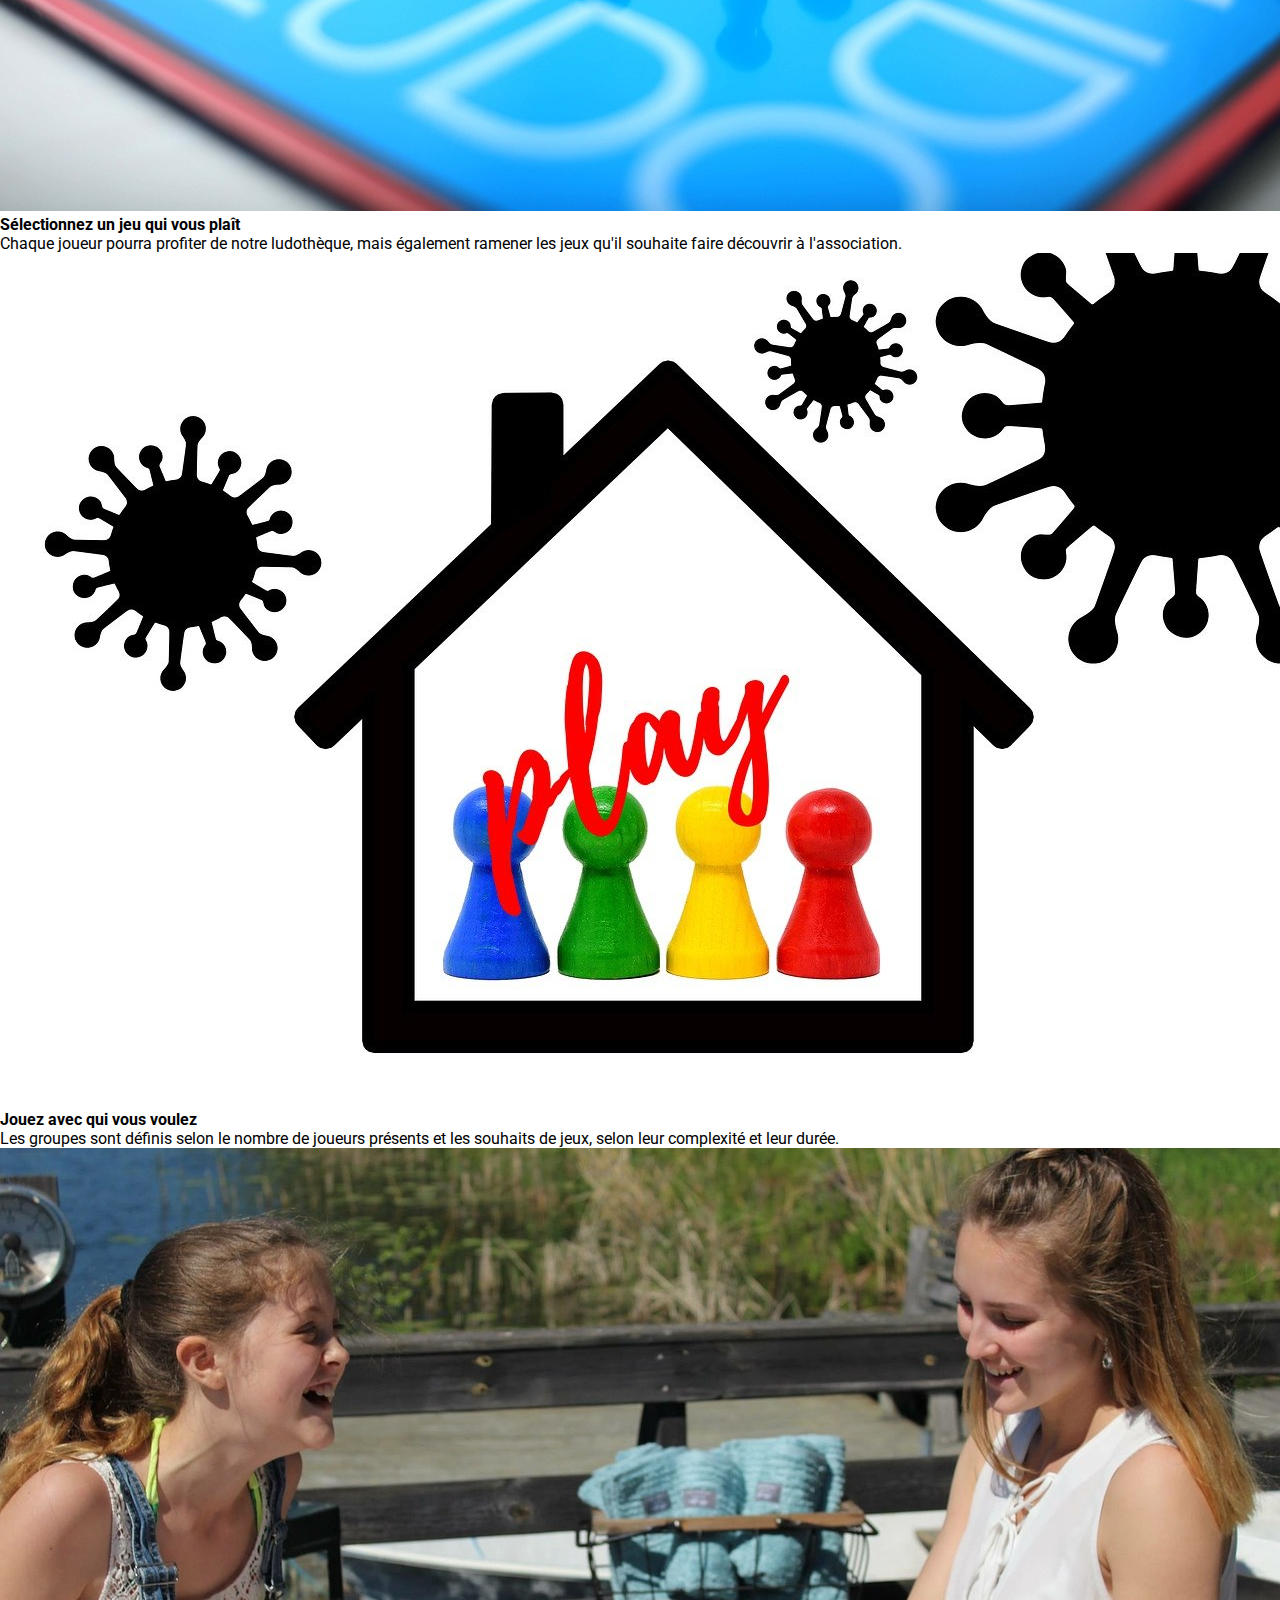
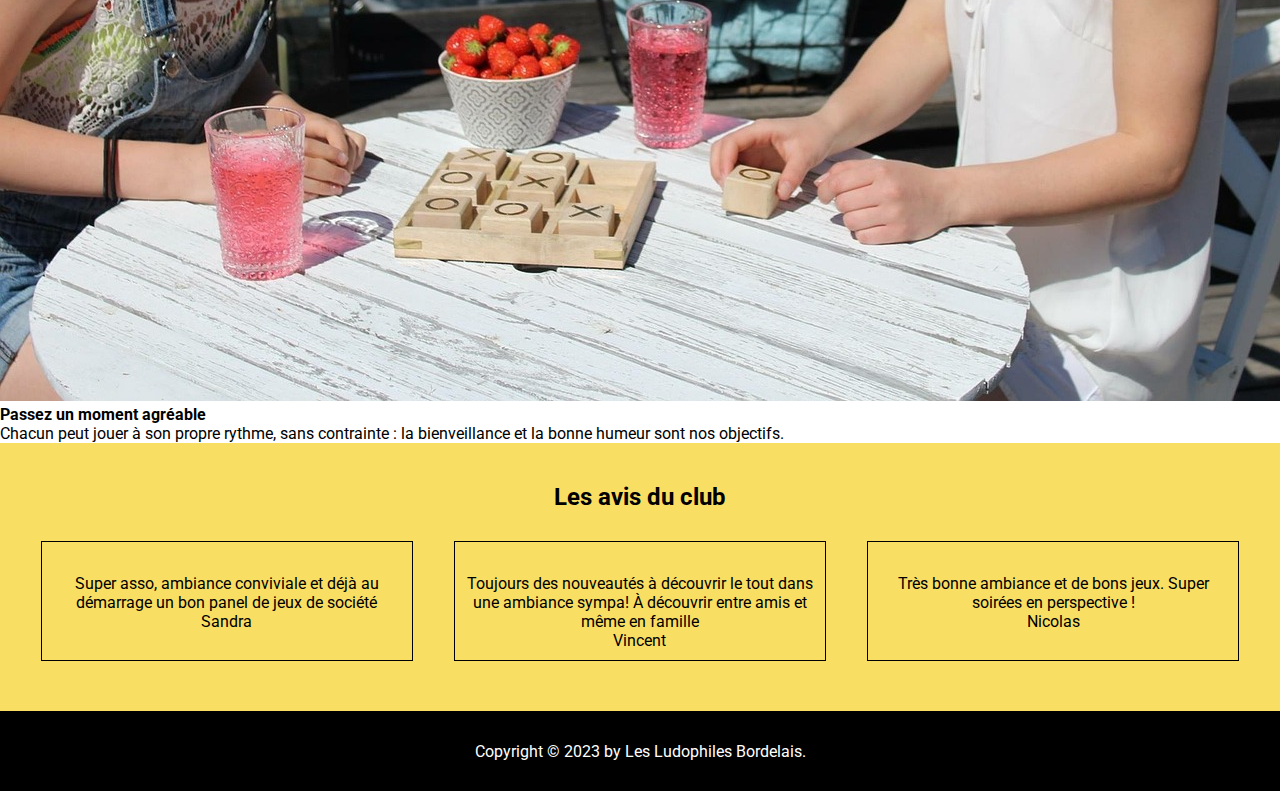
==== commit 015e4f2d: "re indentation code" ====
--- a/index.html
+++ b/index.html
@@ -29,7 +29,7 @@
           <div class="navbar-nav mx-auto">
             <a class="nav-link active ms-5" aria-current="page" href="#accueil">Accueil</a>
             <a class="nav-link ms-5" href="evenement.html" target="_blank">Évènements</a>
-            <a class="nav-link ms-5" href="#">Inscription</a>
+            <a class="nav-link ms-5" href="formulaire.html" target="_blank">Inscription</a>
           </div>
         </div>
       </div>
--- a/style.css
+++ b/style.css
@@ -4,22 +4,15 @@
   color: inherit;
 }
 
-ul, ol{
-  list-style: none;
-}
 
 * {
   margin: 0;
   padding: 0;
-  /* box-sizing: border-box; */
+  box-sizing: border-box;
 }
 html{
   scroll-behavior: smooth;
-  height: 100%;
-}
-body{
-  min-height: 100%;
-  /*position: relative;*/
+  
 }
 
 /*Style général*/
@@ -31,7 +24,7 @@
   margin-top: 30px;
   margin-bottom: 20px;
 }
-/* Style: première ligne */
+/* START Première section */
 .container-image img{
   object-fit: cover;
   object-position: center;
@@ -41,8 +34,7 @@
  
 .container-image{
   position: relative;
-  /*top:40px;
-  border-top: 2px solid white;*/
+  
 }
 
 .container-image .container-text{
@@ -55,7 +47,9 @@
   color: white;
   z-index: 1;
 }
-/* Style deuxieme section */
+/* END Première section */
+
+/* START Deuxième section:présentation */
 .presentation{
   display: flex;
   justify-content: center;
@@ -68,8 +62,9 @@
   margin-right: 75px;
   line-height: 2;
 }
+/* END Deuxième section:présentation */
 
-/* Start Style section Avis public */
+/* START Quatrième section: Avis du public */
 .fa-star {
 	color: gray;
 	cursor: pointer;
@@ -93,12 +88,12 @@
   font-size: 2em;
   padding: 10px;
 }
-.cover-section{
+.list-avis{
   display: flex;
   justify-content: space-around;
   padding: 10px;
 }
-.cover-section p{
+.list-avis p{
   text-align: center;
 }
 .stars:hover .fa-star {
@@ -107,12 +102,13 @@
 .stars .fa-star:hover ~ .fa-star {
   color: gray;
 }
-.cover-avis{
+.container-avis{
   background-color: #f9de64;
   padding: 10px;
   
 }
-/* End section avis public */
+/* END Quatrième section: Avis du public */
+
 
 /* Footer */
 footer{
@@ -122,7 +118,4 @@
   display: flex;
   align-items: center;
   justify-content: center;
-
-  /*position: fixed;
-  bottom: 0; left: 0; right: 0;*/
 }
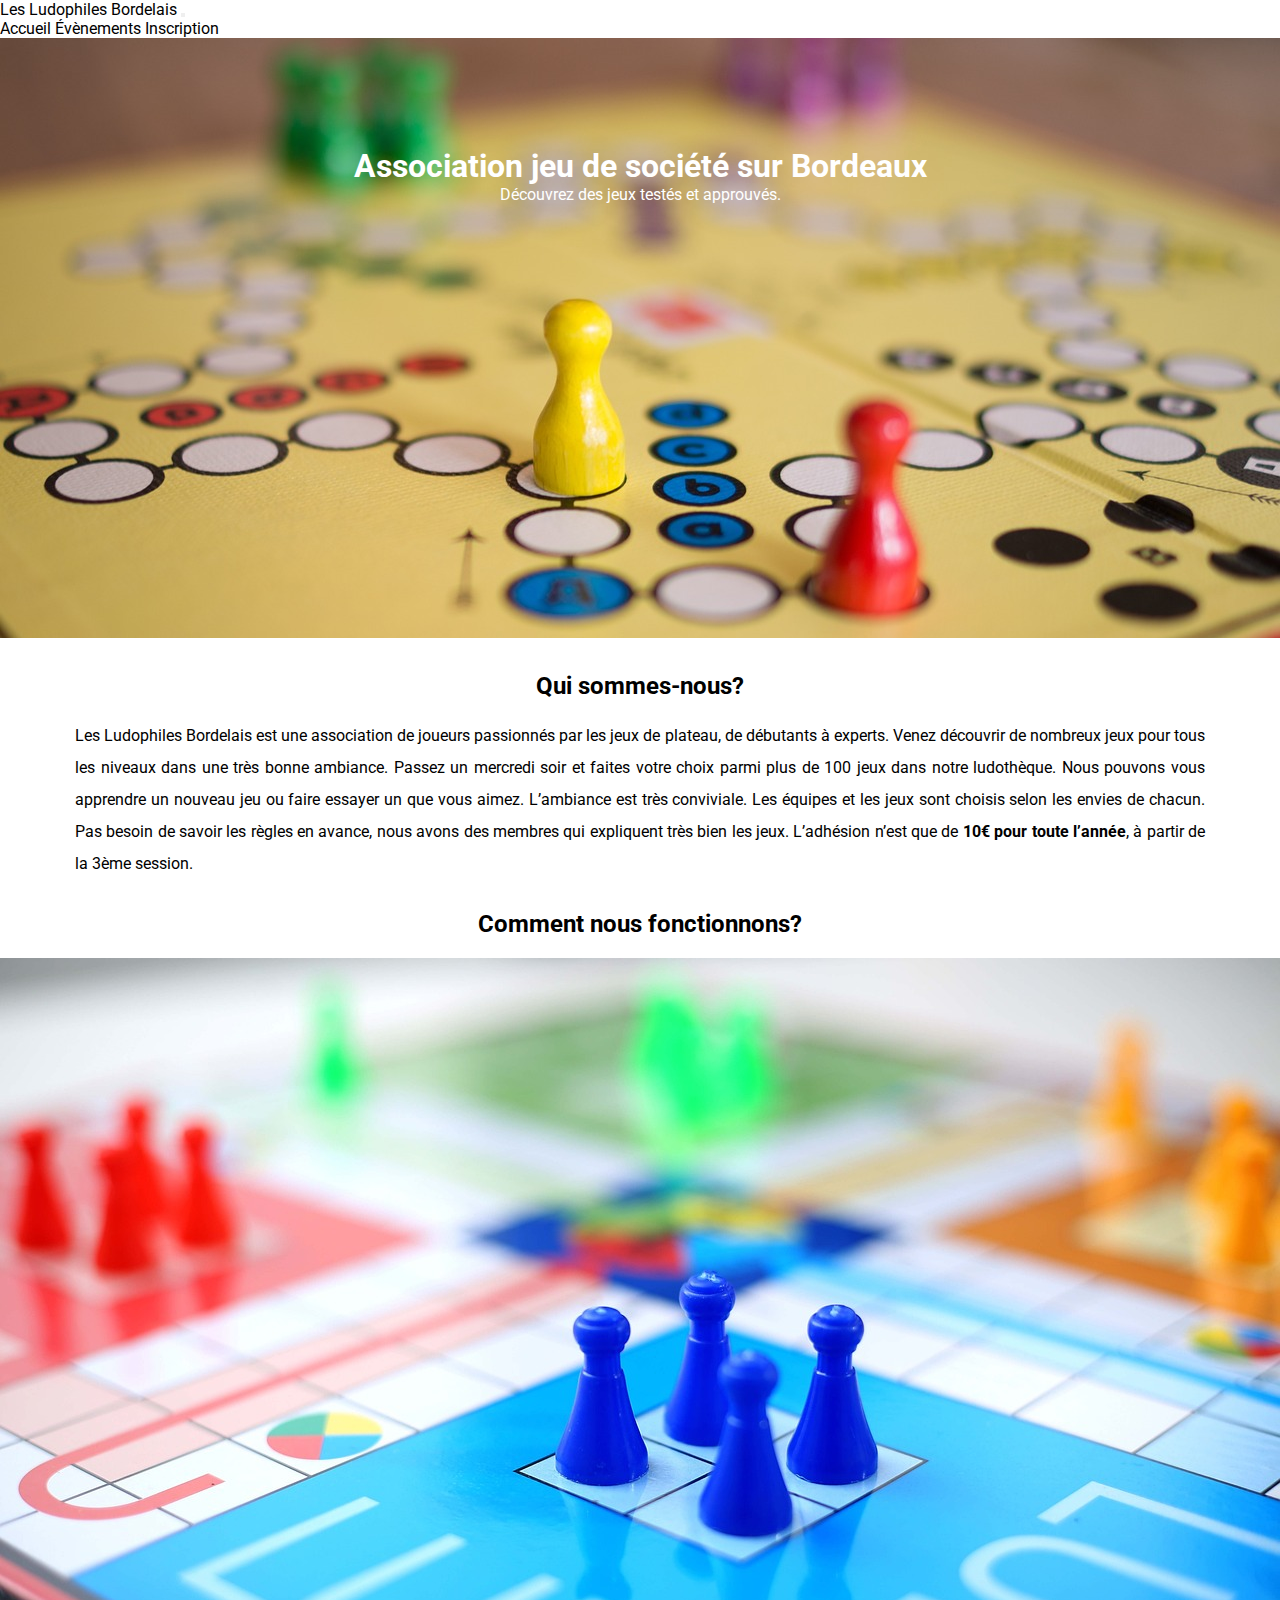
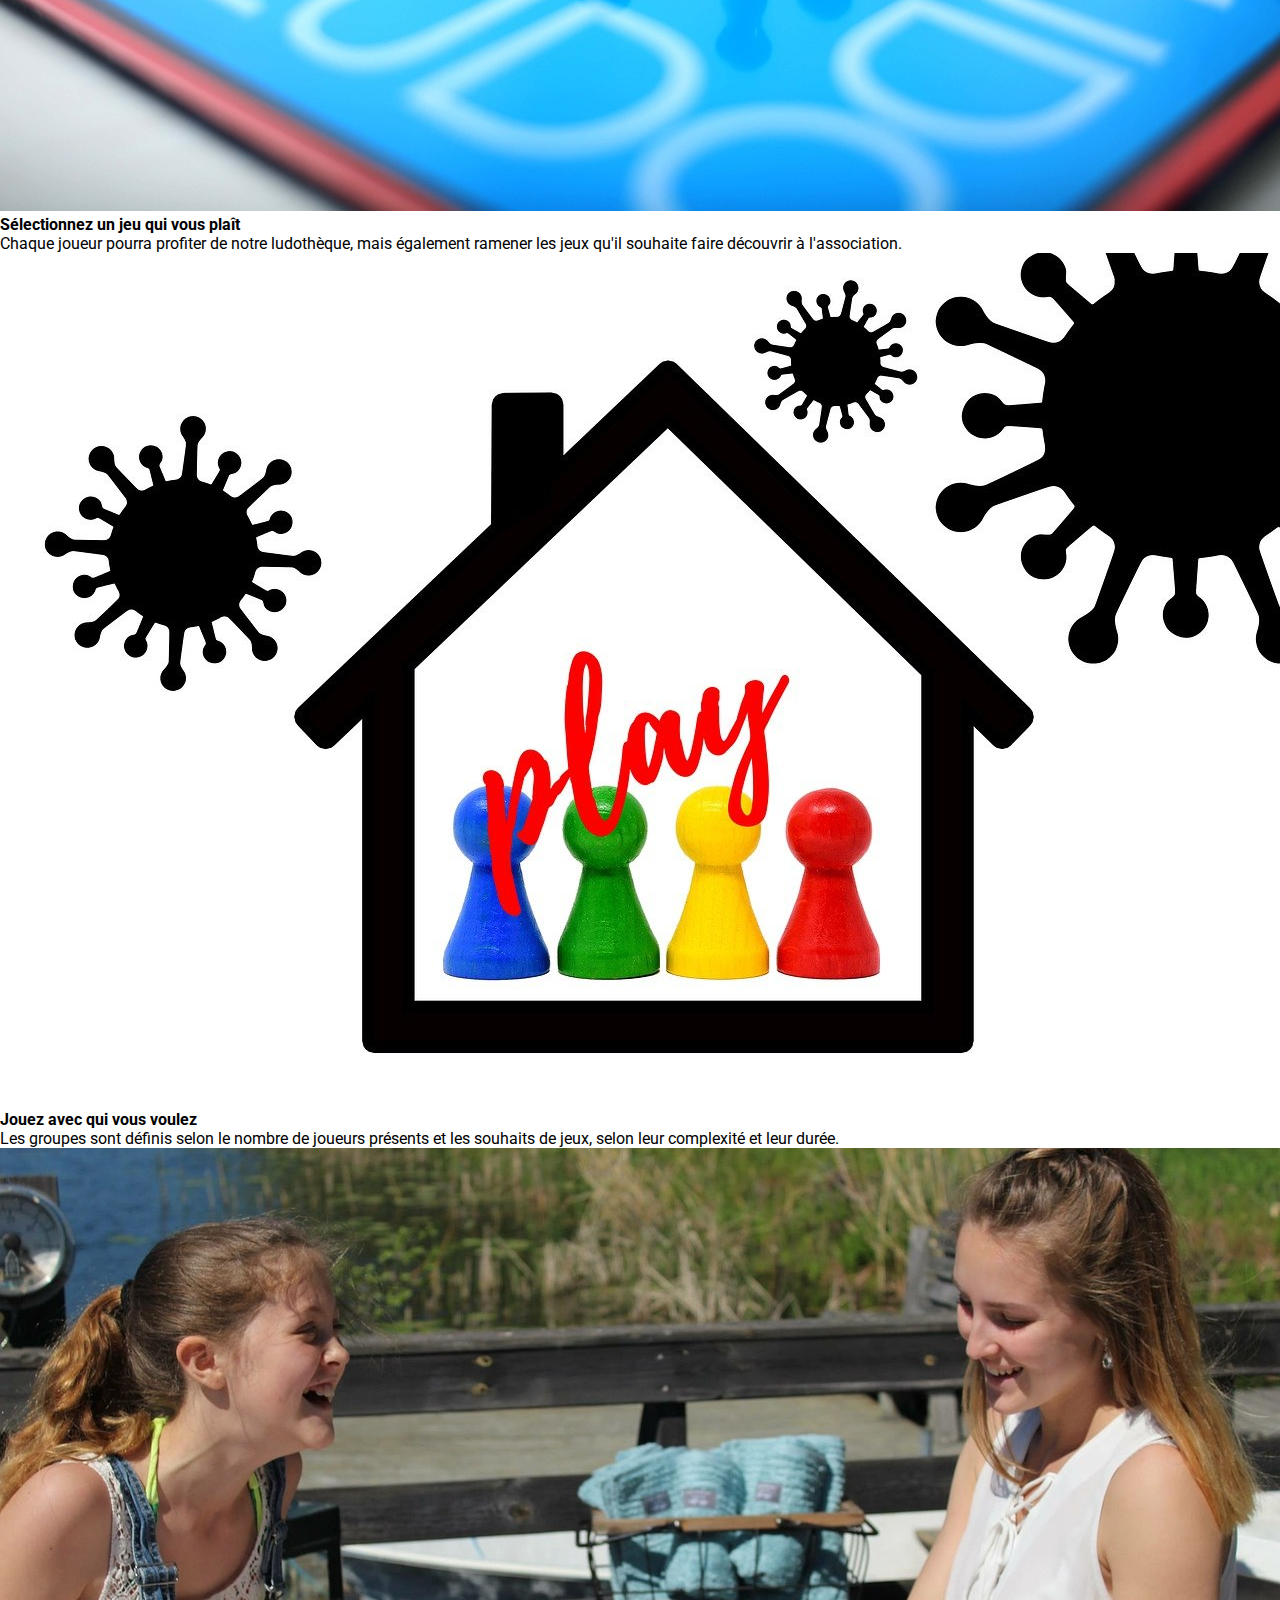
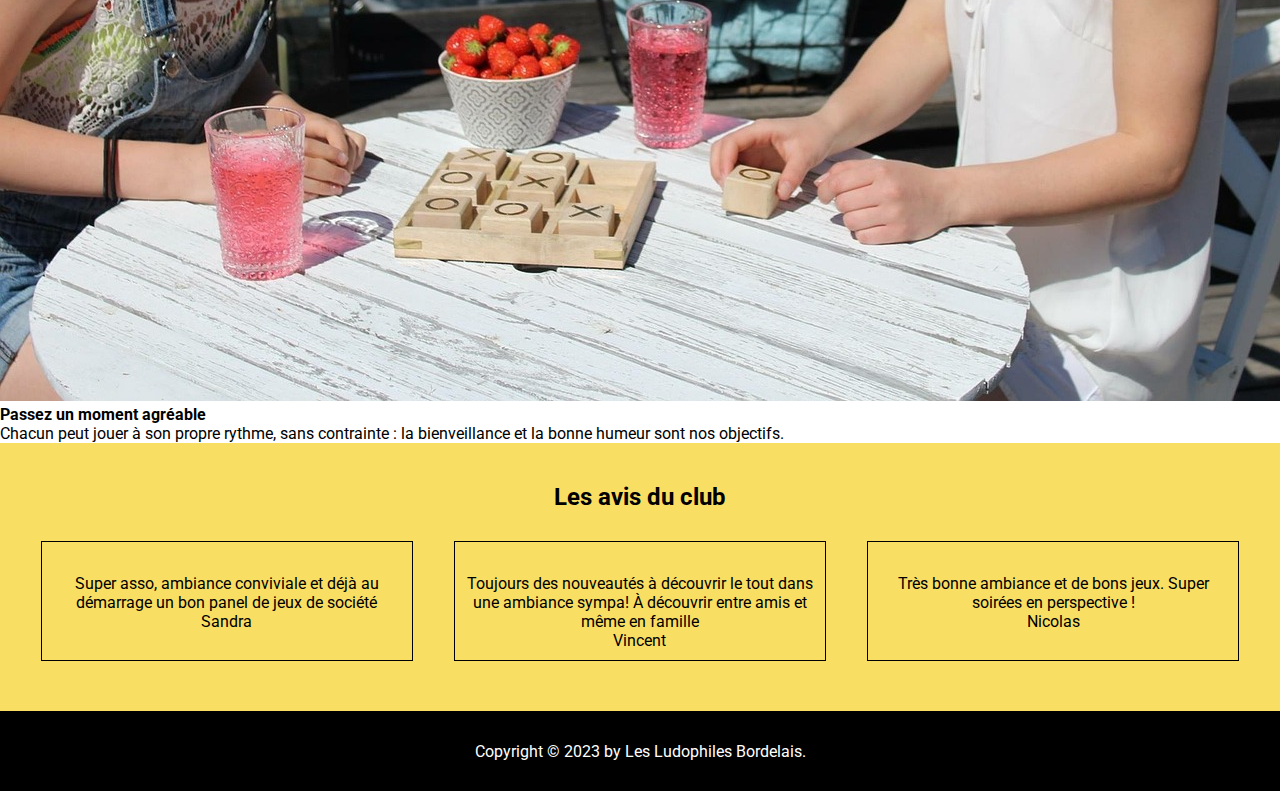
==== commit 2ec4108d: "ajout robots.txt dans la racine" ====
--- a/index.html
+++ b/index.html
@@ -4,6 +4,8 @@
   <meta charset="UTF-8">
   <meta http-equiv="X-UA-Compatible" content="IE=edge">
   <meta name="viewport" content="width=device-width, initial-scale=1.0">
+  <meta name="robots" content="index,follow">
+  <meta name="description" content="Les Ludophiles Bordelais est une association de joueurs passionnés par les jeux de plateau, de débutants à experts.">
   <!-- Bootstrap CDN CSS file -->
   <link href="https://cdn.jsdelivr.net/npm/bootstrap@5.3.0/dist/css/bootstrap.min.css" rel="stylesheet" integrity="sha384-9ndCyUaIbzAi2FUVXJi0CjmCapSmO7SnpJef0486qhLnuZ2cdeRhO02iuK6FUUVM" crossorigin="anonymous">
   <!--FONT AWESOME-->
@@ -50,7 +52,7 @@
       <div class="presentation">
         <h2>Qui sommes-nous?</h2>
         <p>Les Ludophiles Bordelais est une association de joueurs passionnés par les jeux de plateau, de débutants à experts. Venez découvrir de nombreux jeux pour tous les niveaux dans une très bonne ambiance.
-            Passez un vendredi soir et faites votre choix parmi plus de 100 jeux dans notre ludothèque. Nous pouvons vous apprendre un nouveau jeu ou faire essayer un que vous aimez.
+            Passez un mercredi soir et faites votre choix parmi plus de 100 jeux dans notre ludothèque. Nous pouvons vous apprendre un nouveau jeu ou faire essayer un que vous aimez.
             L’ambiance est très conviviale. Les équipes et les jeux sont choisis selon les envies de chacun. Pas besoin de savoir les règles en avance, nous avons des membres qui expliquent très bien les jeux. L’adhésion n’est que de <strong>10€ pour toute l’année</strong>, à partir de la 3ème session.
         </p>
       </div>
